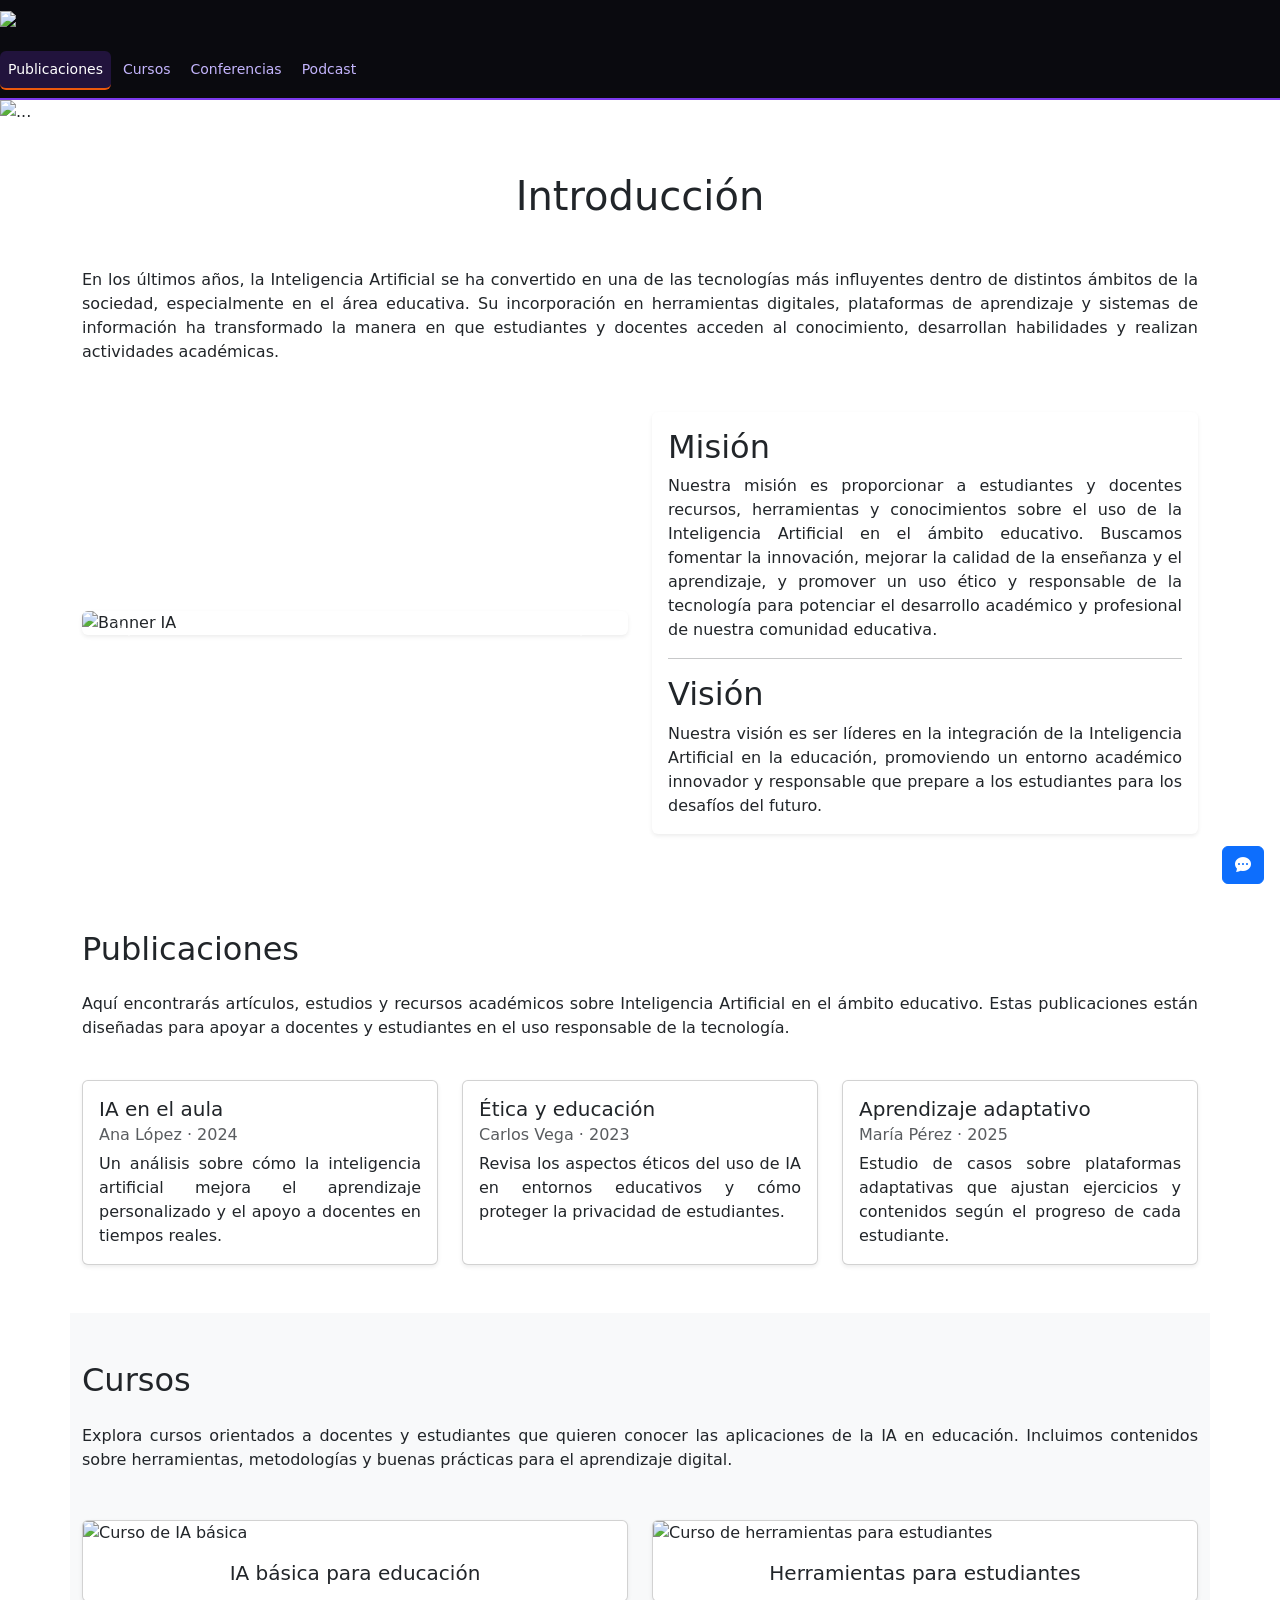
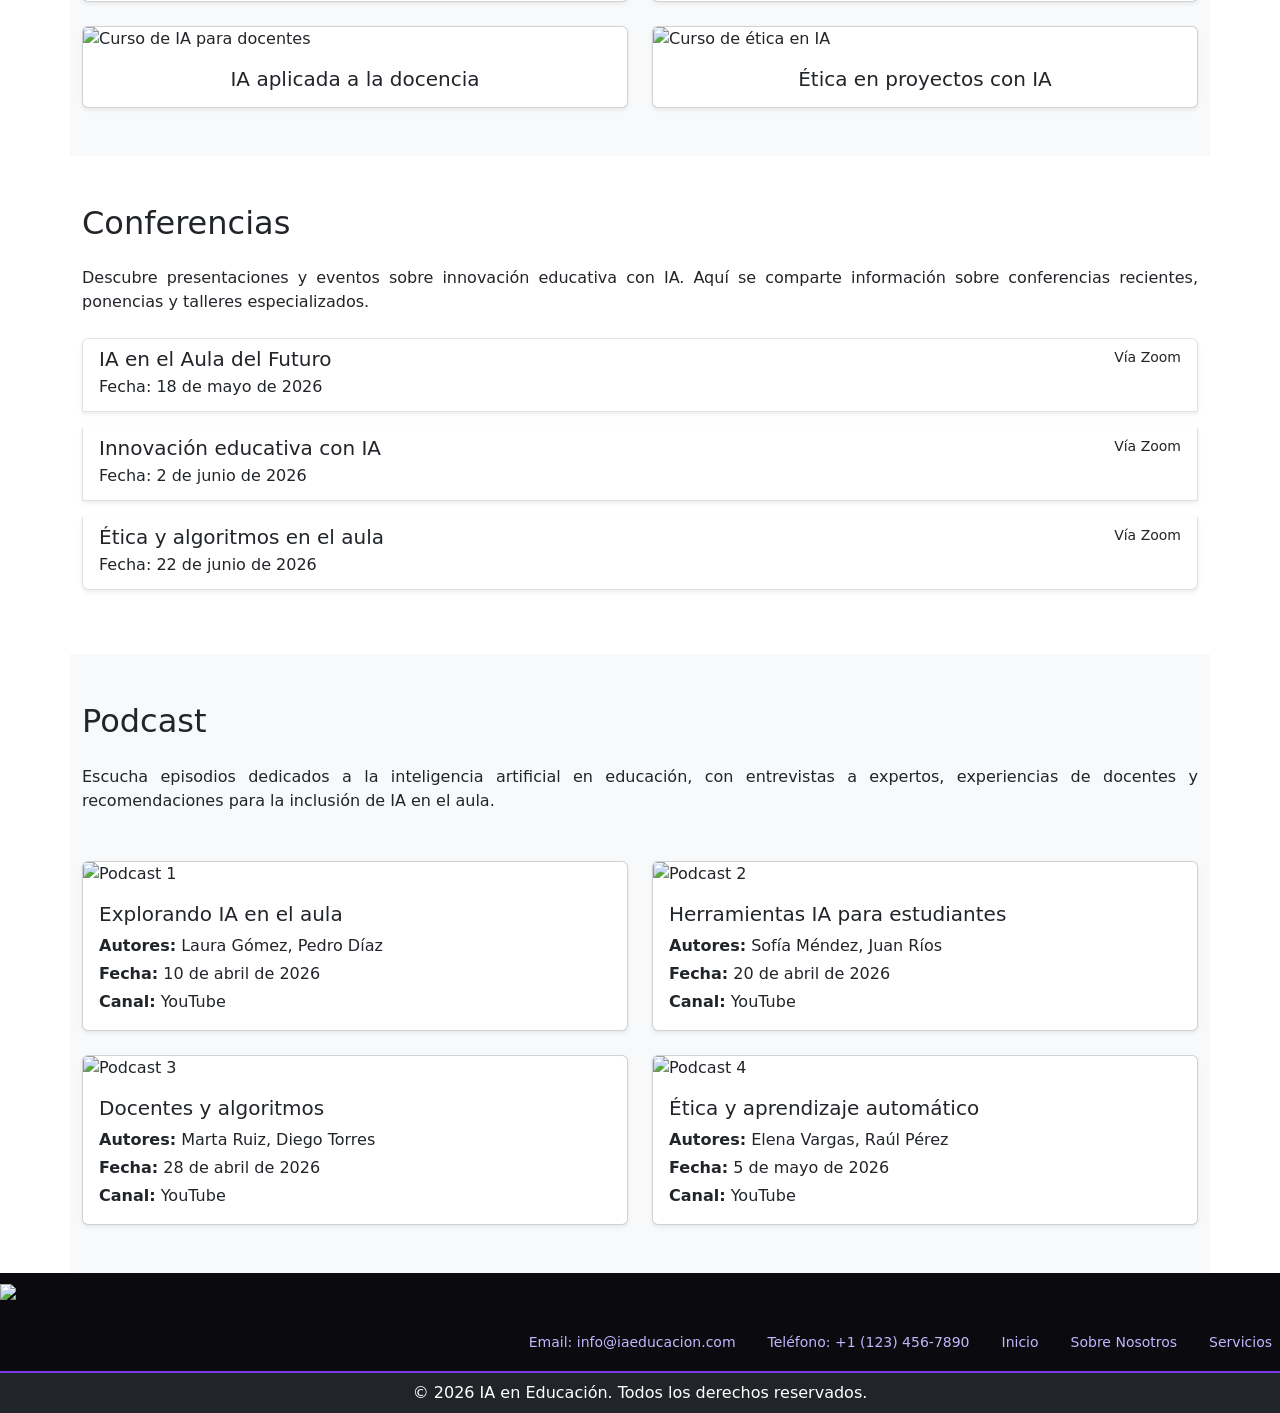
==== index.html @ c997e48e "Rename Index.html to index.html" ====
<!doctype html>
<html lang="en">
  <head>
    <meta charset="utf-8">
    <meta name="viewport" content="width=device-width, initial-scale=1">
    <title>IA en educación e investigación</title>
    <link href="https://cdn.jsdelivr.net/npm/bootstrap@5.3.8/dist/css/bootstrap.min.css" rel="stylesheet" integrity="sha384-sRIl4kxILFvY47J16cr9ZwB07vP4J8+LH7qKQnuqkuIAvNWLzeN8tE5YBujZqJLB" crossorigin="anonymous">
    <link rel="stylesheet" href="https://cdn.jsdelivr.net/npm/bootstrap-icons@1.10.5/font/bootstrap-icons.css">
    <link rel="stylesheet" href="Styles.css">
  </head>

  <body>

    <!-- Navegación -->

    <nav class="navbar navbar-expand-lg navbar-dark ia-navbar sticky-top">
      <div class="container-x1">
        <a class="navbar-brand" href="#">
          <img src="Logos/Logo.png" height="40" class="d-inline-block align-text-top">
        </a>
        <button class="navbar-toggler" type="button" data-bs-toggle="collapse" data-bs-target="#navMenu">
          <span class="navbar-toggler-icon"></span>
        </button>
        <div class="collapse navbar-collapse justify-content-end" id="navMenu">
          <ul class="navbar-nav gap-1">
            <li class="nav-item">
              <a class="nav-link ia-nav-link active" href="#publicaciones">Publicaciones</a>
            </li>
            <li class="nav-item">
              <a class="nav-link ia-nav-link" href="#cursos">Cursos</a>
            </li>
            <li class="nav-item">
              <a class="nav-link ia-nav-link" href="#conferencias">Conferencias</a>
            </li>
            <li class="nav-item">
              <a class="nav-link ia-nav-link" href="#podcast">Podcast</a> 
            </li>
          </ul>
        </div>
      </div>
   </nav>
      
    <!-- Carrusel -->

    <div id="carouselExampleSlidesOnly" class="carousel slide" data-bs-ride="carousel">
        <div class="carousel-inner" data-bs-interval="1000">
            <div class="carousel-item active">
              <img src="Logos/Banner.png" class="d-block w-100" alt="...">
            </div>
           <div class="carousel-item">
             <img src="Logos/IA_Alumno.png" class="d-block w-100" alt="...">
           </div>
           <div class="carousel-item">
             <img src="Logos/IA_Docente.png" class="d-block w-100" alt="...">
           </div>
           <div class="carousel-item">
             <img src="Logos/Banner.png" class="d-block w-100" alt="...">
           </div>

       </div>
   </div> 

   <!-- Introducción -->
    <section class="container py-5">
      <div class="text-center mb-5">
        <h1>Introducción</h1>
      </div>
      <p class="mb-5" style="text-align: justify;">
        En los últimos años, la Inteligencia Artificial se ha convertido en una de las tecnologías más influyentes
        dentro de distintos ámbitos de la sociedad, especialmente en el área educativa. Su incorporación en herramientas digitales,
        plataformas de aprendizaje y sistemas de información ha transformado la manera en que estudiantes y docentes acceden al conocimiento,
        desarrollan habilidades y realizan actividades académicas.
      </p>

      <!--carrosel-->

      <div class="row align-items-center gy-4">
        <div class="col-lg-6">
          <div id="secondaryCarousel" class="carousel slide" data-bs-ride="carousel">
            <div class="carousel-indicators">
              <button type="button" data-bs-target="#secondaryCarousel" data-bs-slide-to="0" class="active" aria-current="true" aria-label="Slide 1"></button>
              <button type="button" data-bs-target="#secondaryCarousel" data-bs-slide-to="1" aria-label="Slide 2"></button>
              <button type="button" data-bs-target="#secondaryCarousel" data-bs-slide-to="2" aria-label="Slide 3"></button>
            </div>
            <div class="carousel-inner rounded shadow-sm">
              <div class="carousel-item active">
                <img src="Logos/Banner.png" class="d-block w-100" alt="Banner IA">
              </div>
              <div class="carousel-item">
                <img src="Logos/IA_Alumno.png" class="d-block w-100" alt="IA para alumnos">
              </div>
              <div class="carousel-item">
                <img src="Logos/IA_Docente.png" class="d-block w-100" alt="IA para docentes">
              </div>
            </div>
            <button class="carousel-control-prev" type="button" data-bs-target="#secondaryCarousel" data-bs-slide="prev">
              <span class="carousel-control-prev-icon" aria-hidden="true"></span>
              <span class="visually-hidden">Anterior</span>
            </button>
            <button class="carousel-control-next" type="button" data-bs-target="#secondaryCarousel" data-bs-slide="next">
              <span class="carousel-control-next-icon" aria-hidden="true"></span>
              <span class="visually-hidden">Siguiente</span>
            </button>
          </div>
        </div>
 
       <!--Mision/Visión-->

        <div class="col-lg-6">
          <div class="card border-0 shadow-sm">
            <div class="card-body">
              <h2 class="card-title">Misión</h2>
              <p class="card-text" style="text-align: justify;">
                Nuestra misión es proporcionar a estudiantes y docentes recursos, herramientas y conocimientos sobre el uso de la Inteligencia Artificial
                en el ámbito educativo. Buscamos fomentar la innovación, mejorar la calidad de la enseñanza y el aprendizaje, y promover un uso ético y responsable
                de la tecnología para potenciar el desarrollo académico y profesional de nuestra comunidad educativa.
              </p>
              <hr>
              <h2 class="card-title">Visión</h2>
              <p class="card-text" style="text-align: justify;">
                Nuestra visión es ser líderes en la integración de la Inteligencia Artificial en la educación, promoviendo un entorno académico innovador y responsable
                que prepare a los estudiantes para los desafíos del futuro.
              </p>
            </div>
          </div>
        </div>
      </div>
    </section>

    <!-- Secciones del menú -->

    <!--Publicaciones-->
    <section id="publicaciones" class="container py-5">
      <h2 class="mb-4">Publicaciones</h2>
      <p style="text-align: justify;">Aquí encontrarás artículos, estudios y recursos académicos sobre Inteligencia Artificial en el ámbito educativo. Estas publicaciones están diseñadas para apoyar a docentes y estudiantes en el uso responsable de la tecnología.</p>
      <div class="row row-cols-1 row-cols-md-2 row-cols-xl-3 g-4 mt-3">
        <div class="col">
          <div class="card h-100 shadow-sm">
            <div class="card-body">
              <h5 class="card-title">IA en el aula</h5>
              <h6 class="card-subtitle mb-2 text-muted">Ana López · 2024</h6>
              <p class="card-text" style="text-align: justify;">Un análisis sobre cómo la inteligencia artificial mejora el aprendizaje personalizado y el apoyo a docentes en tiempos reales.</p>
            </div>
          </div>
        </div>
        <div class="col">
          <div class="card h-100 shadow-sm">
            <div class="card-body">
              <h5 class="card-title">Ética y educación</h5>
              <h6 class="card-subtitle mb-2 text-muted">Carlos Vega · 2023</h6>
              <p class="card-text" style="text-align: justify;">Revisa los aspectos éticos del uso de IA en entornos educativos y cómo proteger la privacidad de estudiantes.</p>
            </div>
          </div>
        </div>
        <div class="col">
          <div class="card h-100 shadow-sm">
            <div class="card-body">
              <h5 class="card-title">Aprendizaje adaptativo</h5>
              <h6 class="card-subtitle mb-2 text-muted">María Pérez · 2025</h6>
              <p class="card-text" style="text-align: justify;">Estudio de casos sobre plataformas adaptativas que ajustan ejercicios y contenidos según el progreso de cada estudiante.</p>
            </div>
          </div>
        </div>
      </div>
    </section>

    <!--Cursos-->

    <section id="cursos" class="container py-5 bg-light">
      <h2 class="mb-4">Cursos</h2>
      <p style="text-align: justify;">Explora cursos orientados a docentes y estudiantes que quieren conocer las aplicaciones de la IA en educación. Incluimos contenidos sobre herramientas, metodologías y buenas prácticas para el aprendizaje digital.</p>
      <div class="row row-cols-1 row-cols-md-2 g-4 mt-4">
        <div class="col">
          <div class="card h-100 shadow-sm">
            <img src="Logos/Banner.png" class="card-img-top" alt="Curso de IA básica">
            <div class="card-body text-center">
              <h5 class="card-title mb-0">IA básica para educación</h5>
            </div>
          </div>
        </div>
        <div class="col">
          <div class="card h-100 shadow-sm">
            <img src="Logos/IA_Alumno.png" class="card-img-top" alt="Curso de herramientas para estudiantes">
            <div class="card-body text-center">
              <h5 class="card-title mb-0">Herramientas para estudiantes</h5>
            </div>
          </div>
        </div>
        <div class="col">
          <div class="card h-100 shadow-sm">
            <img src="Logos/IA_Docente.png" class="card-img-top" alt="Curso de IA para docentes">
            <div class="card-body text-center">
              <h5 class="card-title mb-0">IA aplicada a la docencia</h5>
            </div>
          </div>
        </div>
        <div class="col">
          <div class="card h-100 shadow-sm">
            <img src="Logos/Logo.png" class="card-img-top" alt="Curso de ética en IA">
            <div class="card-body text-center">
              <h5 class="card-title mb-0">Ética en proyectos con IA</h5>
            </div>
          </div>
        </div>
      </div>
    </section>

    <!-- Conferencias -->

    <section id="conferencias" class="container py-5">
      <h2 class="mb-4">Conferencias</h2>
      <p style="text-align: justify;">Descubre presentaciones y eventos sobre innovación educativa con IA. Aquí se comparte información sobre conferencias recientes, ponencias y talleres especializados.</p>
      <div class="list-group mt-4">
        <div class="list-group-item list-group-item-action shadow-sm mb-3">
          <div class="d-flex w-100 justify-content-between">
            <h5 class="mb-1">IA en el Aula del Futuro</h5>
            <small>Vía Zoom</small>
          </div>
          <p class="mb-1">Fecha: 18 de mayo de 2026</p>
        </div>
        <div class="list-group-item list-group-item-action shadow-sm mb-3">
          <div class="d-flex w-100 justify-content-between">
            <h5 class="mb-1">Innovación educativa con IA</h5>
            <small>Vía Zoom</small>
          </div>
          <p class="mb-1">Fecha: 2 de junio de 2026</p>
        </div>
        <div class="list-group-item list-group-item-action shadow-sm mb-3">
          <div class="d-flex w-100 justify-content-between">
            <h5 class="mb-1">Ética y algoritmos en el aula</h5>
            <small>Vía Zoom</small>
          </div>
          <p class="mb-1">Fecha: 22 de junio de 2026</p>
        </div>
      </div>
    </section>

    <!-- Podcast -->

    <section id="podcast" class="container py-5 bg-light">
      <h2 class="mb-4">Podcast</h2>
      <p style="text-align: justify;">Escucha episodios dedicados a la inteligencia artificial en educación, con entrevistas a expertos, experiencias de docentes y recomendaciones para la inclusión de IA en el aula.</p>
      <div class="row row-cols-1 row-cols-md-2 g-4 mt-4">
        <div class="col">
          <div class="card h-100 shadow-sm">
            <img src="Logos/Banner.png" class="card-img-top" alt="Podcast 1">
            <div class="card-body">
              <h5 class="card-title">Explorando IA en el aula</h5>
              <p class="mb-1"><strong>Autores:</strong> Laura Gómez, Pedro Díaz</p>
              <p class="mb-1"><strong>Fecha:</strong> 10 de abril de 2026</p>
              <p class="mb-0"><strong>Canal:</strong> YouTube </p>
            </div>
          </div>
        </div>
        <div class="col">
          <div class="card h-100 shadow-sm">
            <img src="Logos/IA_Alumno.png" class="card-img-top" alt="Podcast 2">
            <div class="card-body">
              <h5 class="card-title">Herramientas IA para estudiantes</h5>
              <p class="mb-1"><strong>Autores:</strong> Sofía Méndez, Juan Ríos</p>
              <p class="mb-1"><strong>Fecha:</strong> 20 de abril de 2026</p>
              <p class="mb-0"><strong>Canal:</strong> YouTube </p>
            </div>
          </div>
        </div>
        <div class="col">
          <div class="card h-100 shadow-sm">
            <img src="Logos/IA_Docente.png" class="card-img-top" alt="Podcast 3">
            <div class="card-body">
              <h5 class="card-title">Docentes y algoritmos</h5>
              <p class="mb-1"><strong>Autores:</strong> Marta Ruiz, Diego Torres</p>
              <p class="mb-1"><strong>Fecha:</strong> 28 de abril de 2026</p>
              <p class="mb-0"><strong>Canal:</strong> YouTube </p>
            </div>
          </div>
        </div>
        <div class="col">
          <div class="card h-100 shadow-sm">
            <img src="Logos/Logo.png" class="card-img-top" alt="Podcast 4">
            <div class="card-body">
              <h5 class="card-title">Ética y aprendizaje automático</h5>
              <p class="mb-1"><strong>Autores:</strong> Elena Vargas, Raúl Pérez</p>
              <p class="mb-1"><strong>Fecha:</strong> 5 de mayo de 2026</p>
              <p class="mb-0"><strong>Canal:</strong> YouTube </p>
            </div>
          </div>
        </div>
      </div>
    </section>

    <!--Footer-->
    <footer class="navbar navbar-expand-lg navbar-dark ia-navbar">
      <div class="container-x1 w-100">
        <a class="navbar-brand" href="#">
          <img src="Logos/Logo.png" height="40" class="d-inline-block align-text-top">
        </a>
        <button class="navbar-toggler" type="button" data-bs-toggle="collapse" data-bs-target="#footerMenu">
          <span class="navbar-toggler-icon"></span>
        </button>
        <div class="collapse navbar-collapse justify-content-end" id="footerMenu">
          <ul class="navbar-nav gap-3">
            <li class="nav-item">
              <span class="nav-link ia-nav-link">Email: info@iaeducacion.com</span>
            </li>
            <li class="nav-item">
              <span class="nav-link ia-nav-link">Teléfono: +1 (123) 456-7890</span>
            </li>
            <li class="nav-item">
              <a class="nav-link ia-nav-link" href="#">Inicio</a>
            </li>
            <li class="nav-item">
              <a class="nav-link ia-nav-link" href="#">Sobre Nosotros</a>
            </li>
            <li class="nav-item">
              <a class="nav-link ia-nav-link" href="#">Servicios</a>
            </li>
          </ul>
        </div>
      </div>
    </footer>
    <div class="bg-dark text-white text-center py-2">
      <p class="mb-0">&copy; 2026 IA en Educación. Todos los derechos reservados.</p>
    </div>

    <!-- Contacto -->

    <div class="modal fade" id="contactModal" tabindex="-1" aria-labelledby="contactModalLabel" aria-hidden="true">
      <div class="modal-dialog">
        <div class="modal-content">
          <div class="modal-header">
            <h5 class="modal-title" id="contactModalLabel">Contacto</h5>
            <button type="button" class="btn-close" data-bs-dismiss="modal" aria-label="Close"></button>
          </div>
          <div class="modal-body">
            <form action="https://formspree.io/f/xzdkbznb" method="POST">
              <div class="mb-3">
                <label for="name" class="form-label">Nombre Completo:</label>
                <input type="text" class="form-control" id="name" name="name" required>
              </div>
              <div class="mb-3">
                <label for="email" class="form-label">Email:</label>
                <input type="email" class="form-control" id="email" name="email" required>
              </div>
              <div class="mb-3">
                <label for="message" class="form-label">Mensaje:</label>
                <textarea class="form-control" id="message" name="message" rows="3" required></textarea>
              </div>
              <button type="submit" class="btn btn-primary">Enviar</button>
            </form>
          </div>
        </div>
      </div>
    </div>
     
    <!-- Botón flotante para contacto -->
    <button type="button" class="btn btn-primary position-fixed bottom-0 end-0 m-3" data-bs-toggle="modal" data-bs-target="#contactModal" style="z-index: 1050;">
      <i class="bi bi-chat-dots-fill"></i>
    </button>

    <script src="https://cdn.jsdelivr.net/npm/bootstrap@5.3.8/dist/js/bootstrap.bundle.min.js" integrity="sha384-FKyoEForCGlyvwx9Hj09JcYn3nv7wiPVlz7YYwJrWVcXK/BmnVDxM+D2scQbITxI" crossorigin="anonymous"></script>
  </body>
</html>
---- Styles.css ----
:root{
    --dark-blank:        #0a0a0f;
    --dark-purple:       #2d1b69;
    --dark-blue:         #0f2d6b;
    --dark-green:        #0d3b2e;
    --accent-purple:     #7c3aed;
    --accent-blue:       #2563eb;
    --accent-green:      #059669;
    --warm-white:        #fafaf7;
    --warm-orange:       #ea580c;
    --warm-black:        #1a1a1a;
    --warm-orange-light: #fed7aa;
}

/* -- Navegación -- */
.ia-navbar {
    background-color: var(--dark-blank);
    border-bottom: 2px solid var(--accent-purple);
    min-height: 64px;
}
.ia-nav-link {
    color: #c4b5fd !important;
    border-radius: 6px;
    font-size: 14px;
    border-bottom: 2px solid transparent;
    transition: background 0.2s, color 0.2s;
}
.ia-nav-link:hover {
    background-color: rgba(124, 58, 237, 0.2);
    color: white !important;
}
.ia-nav-link.active {
    background-color: rgba(124, 58, 237, 0.2);
    color: white !important;
    border-bottom: 2px solid var(--warm-orange);
}
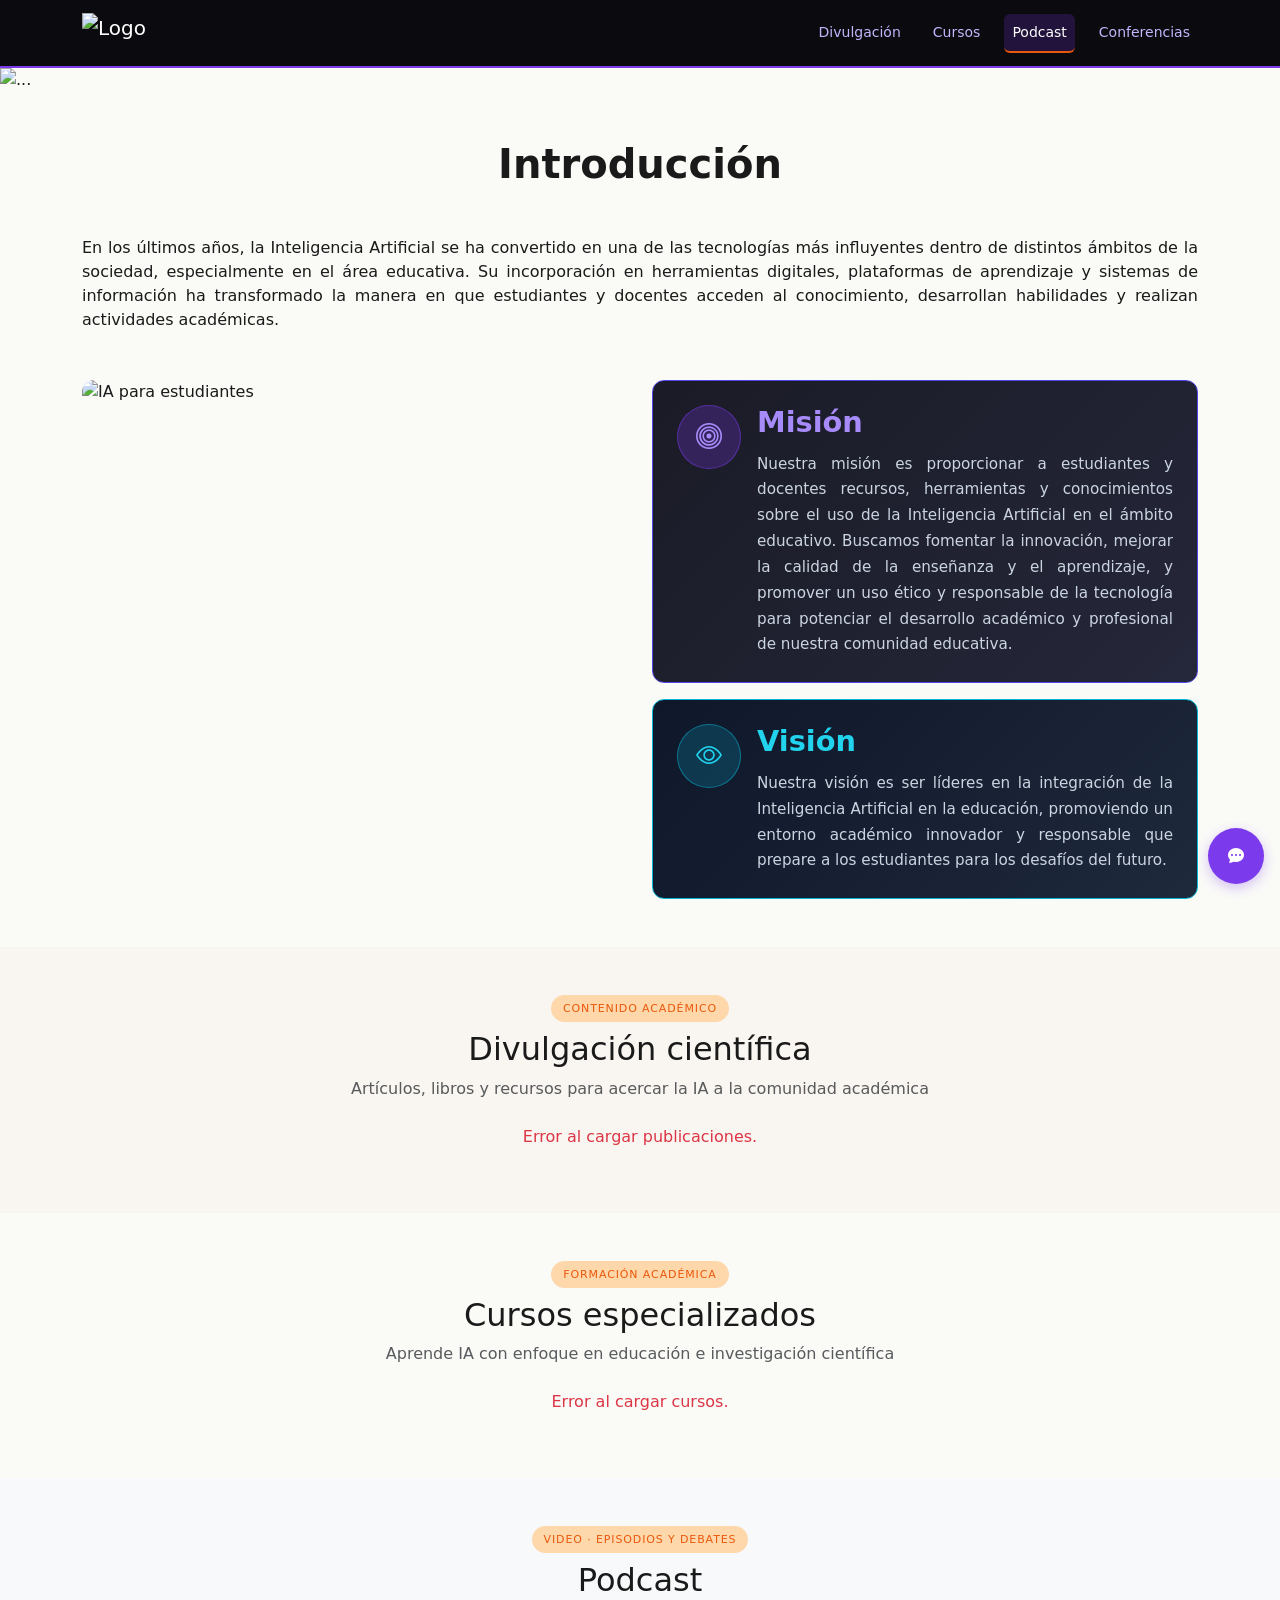
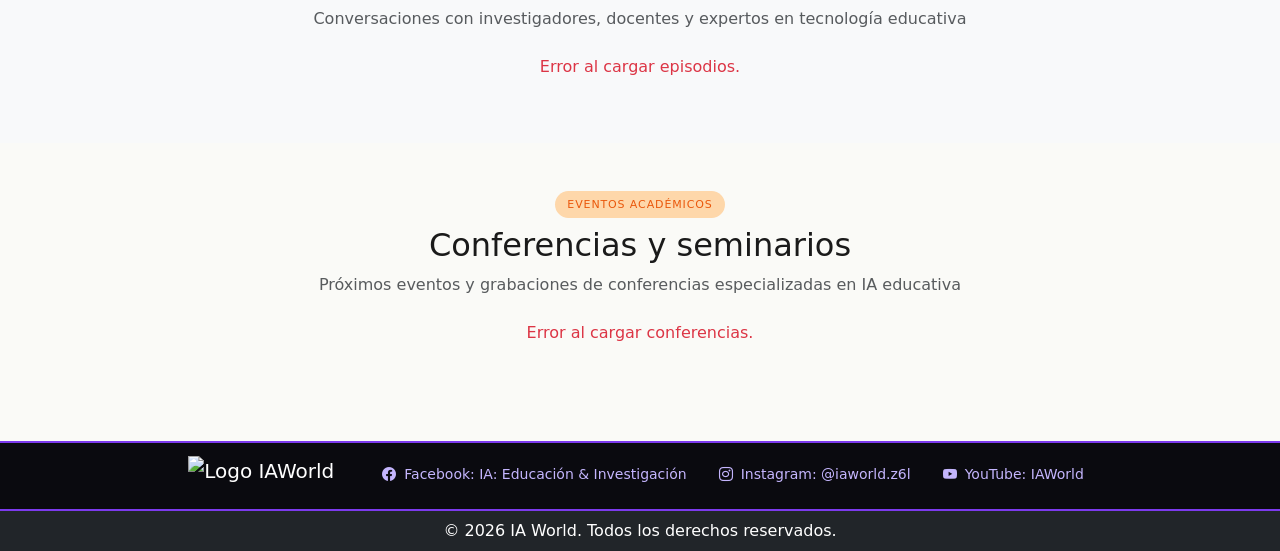
==== commit e5374a85: "Rename Index.html to index.html" ====
--- a/index.html
+++ b/index.html
@@ -3,10 +3,10 @@
   <head>
     <meta charset="utf-8">
     <meta name="viewport" content="width=device-width, initial-scale=1">
-    <title>IA en educación e investigación</title>
+    <title>Nigthfall1606</title>
     <link href="https://cdn.jsdelivr.net/npm/bootstrap@5.3.8/dist/css/bootstrap.min.css" rel="stylesheet" integrity="sha384-sRIl4kxILFvY47J16cr9ZwB07vP4J8+LH7qKQnuqkuIAvNWLzeN8tE5YBujZqJLB" crossorigin="anonymous">
     <link rel="stylesheet" href="https://cdn.jsdelivr.net/npm/bootstrap-icons@1.10.5/font/bootstrap-icons.css">
-    <link rel="stylesheet" href="Styles.css">
+    <link rel="stylesheet" href="Styles.css?v=2.4">
   </head>
 
   <body>
@@ -14,51 +14,51 @@
     <!-- Navegación -->
 
     <nav class="navbar navbar-expand-lg navbar-dark ia-navbar sticky-top">
-      <div class="container-x1">
-        <a class="navbar-brand" href="#">
-          <img src="Logos/Logo.png" height="40" class="d-inline-block align-text-top">
+      <div class="container-xl d-flex justify-content-between align-items-center">
+
+        <!--Logo-->
+
+        <a class="navbar-brand d-flex align-items-center" href="#">
+          <img src="Recursos/Logo.png" alt="Logo" height="40">
         </a>
+
+        <!--Menú-->
+
+        <div class="collapse navbar-collapse justify-content-end" id="navMenu">
+          <ul class="navbar-nav ms-auto gap-3 align-items-center">
+
+
+            <li class="nav-item">
+              <a class="nav-link ia-nav-link active" href="#divulgacion">Divulgación</a>
+            </li>
+
+            <li class="nav-item">
+              <a class="nav-link ia-nav-link" href="#cursos">Cursos</a>
+            </li>
+
+            <li class="nav-item">
+              <a class="nav-link ia-nav-link" href="#podcast">Podcast</a>
+            </li>
+
+            <li class="nav-item">
+              <a class="nav-link ia-nav-link" href="#conferencias">Conferencias</a>
+            </li>
+
+          </ul>
+        </div>
+
+        <!--Botones-->
+
         <button class="navbar-toggler" type="button" data-bs-toggle="collapse" data-bs-target="#navMenu">
           <span class="navbar-toggler-icon"></span>
         </button>
-        <div class="collapse navbar-collapse justify-content-end" id="navMenu">
-          <ul class="navbar-nav gap-1">
-            <li class="nav-item">
-              <a class="nav-link ia-nav-link active" href="#publicaciones">Publicaciones</a>
-            </li>
-            <li class="nav-item">
-              <a class="nav-link ia-nav-link" href="#cursos">Cursos</a>
-            </li>
-            <li class="nav-item">
-              <a class="nav-link ia-nav-link" href="#conferencias">Conferencias</a>
-            </li>
-            <li class="nav-item">
-              <a class="nav-link ia-nav-link" href="#podcast">Podcast</a> 
-            </li>
-          </ul>
-        </div>
+
       </div>
    </nav>
       
-    <!-- Carrusel -->
-
-    <div id="carouselExampleSlidesOnly" class="carousel slide" data-bs-ride="carousel">
-        <div class="carousel-inner" data-bs-interval="1000">
-            <div class="carousel-item active">
-              <img src="Logos/Banner.png" class="d-block w-100" alt="...">
-            </div>
-           <div class="carousel-item">
-             <img src="Logos/IA_Alumno.png" class="d-block w-100" alt="...">
-           </div>
-           <div class="carousel-item">
-             <img src="Logos/IA_Docente.png" class="d-block w-100" alt="...">
-           </div>
-           <div class="carousel-item">
-             <img src="Logos/Banner.png" class="d-block w-100" alt="...">
-           </div>
-
-       </div>
-   </div> 
+    <!-- Banner -->
+
+      <img src="Recursos/Banner.png" class="d-block w-100" alt="...">
 
    <!-- Introducción -->
     <section class="container py-5">
@@ -74,252 +74,411 @@
 
       <!--carrosel-->
 
-      <div class="row align-items-center gy-4">
+      <div class="row gy-4 d-flex align-items-stretch">
         <div class="col-lg-6">
-          <div id="secondaryCarousel" class="carousel slide" data-bs-ride="carousel">
-            <div class="carousel-indicators">
-              <button type="button" data-bs-target="#secondaryCarousel" data-bs-slide-to="0" class="active" aria-current="true" aria-label="Slide 1"></button>
-              <button type="button" data-bs-target="#secondaryCarousel" data-bs-slide-to="1" aria-label="Slide 2"></button>
-              <button type="button" data-bs-target="#secondaryCarousel" data-bs-slide-to="2" aria-label="Slide 3"></button>
-            </div>
-            <div class="carousel-inner rounded shadow-sm">
+          <div id="secondaryCarousel" class="carousel slide" data-bs-ride="carousel" style="height: 500px;">
+            <div class="carousel-inner rounded shadow-sm h-100">
               <div class="carousel-item active">
-                <img src="Logos/Banner.png" class="d-block w-100" alt="Banner IA">
+                <img src="Recursos/Estudiante_IA.png" class="d-block w-100 h-100 object-fit-cover" alt="IA para estudiantes">
               </div>
               <div class="carousel-item">
-                <img src="Logos/IA_Alumno.png" class="d-block w-100" alt="IA para alumnos">
+                <img src="Recursos/Docente_IA.png" class="d-block w-100 h-100 object-fit-cover" alt="IA para docentes">
               </div>
               <div class="carousel-item">
-                <img src="Logos/IA_Docente.png" class="d-block w-100" alt="IA para docentes">
-              </div>
-            </div>
-            <button class="carousel-control-prev" type="button" data-bs-target="#secondaryCarousel" data-bs-slide="prev">
-              <span class="carousel-control-prev-icon" aria-hidden="true"></span>
-              <span class="visually-hidden">Anterior</span>
-            </button>
-            <button class="carousel-control-next" type="button" data-bs-target="#secondaryCarousel" data-bs-slide="next">
-              <span class="carousel-control-next-icon" aria-hidden="true"></span>
-              <span class="visually-hidden">Siguiente</span>
-            </button>
+                <img src="Recursos/Aula_IA.png" class="d-block w-100 h-100 object-fit-cover" alt="IA para aulas">
+              </div>
+            </div>
           </div>
         </div>
  
        <!--Mision/Visión-->
 
-        <div class="col-lg-6">
-          <div class="card border-0 shadow-sm">
-            <div class="card-body">
-              <h2 class="card-title">Misión</h2>
-              <p class="card-text" style="text-align: justify;">
+        <div class="col-lg-6 d-flex flex-column gap-3">
+
+          <!-- Misión -->
+          <div class="mision-section d-flex gap-3 align-items-start">
+            <div class="mv-icon-wrap mv-icon-purple flex-shrink-0">
+              <i class="bi bi-bullseye"></i>
+            </div>
+            <div>
+              <h2 class="mv-title mv-title-purple">Misión</h2>
+              <p class="mv-text" style="text-align: justify;">
                 Nuestra misión es proporcionar a estudiantes y docentes recursos, herramientas y conocimientos sobre el uso de la Inteligencia Artificial
                 en el ámbito educativo. Buscamos fomentar la innovación, mejorar la calidad de la enseñanza y el aprendizaje, y promover un uso ético y responsable
                 de la tecnología para potenciar el desarrollo académico y profesional de nuestra comunidad educativa.
               </p>
-              <hr>
-              <h2 class="card-title">Visión</h2>
-              <p class="card-text" style="text-align: justify;">
+            </div>
+          </div>
+
+          <!-- Visión -->
+          <div class="vision-section d-flex gap-3 align-items-start">
+            <div class="mv-icon-wrap mv-icon-cyan flex-shrink-0">
+              <i class="bi bi-eye"></i>
+            </div>
+            <div>
+              <h2 class="mv-title mv-title-cyan">Visión</h2>
+              <p class="mv-text" style="text-align: justify;">
                 Nuestra visión es ser líderes en la integración de la Inteligencia Artificial en la educación, promoviendo un entorno académico innovador y responsable
                 que prepare a los estudiantes para los desafíos del futuro.
               </p>
             </div>
           </div>
+
         </div>
       </div>
     </section>
 
+
     <!-- Secciones del menú -->
 
     <!--Publicaciones-->
-    <section id="publicaciones" class="container py-5">
-      <h2 class="mb-4">Publicaciones</h2>
-      <p style="text-align: justify;">Aquí encontrarás artículos, estudios y recursos académicos sobre Inteligencia Artificial en el ámbito educativo. Estas publicaciones están diseñadas para apoyar a docentes y estudiantes en el uso responsable de la tecnología.</p>
-      <div class="row row-cols-1 row-cols-md-2 row-cols-xl-3 g-4 mt-3">
-        <div class="col">
-          <div class="card h-100 shadow-sm">
-            <div class="card-body">
-              <h5 class="card-title">IA en el aula</h5>
-              <h6 class="card-subtitle mb-2 text-muted">Ana López · 2024</h6>
-              <p class="card-text" style="text-align: justify;">Un análisis sobre cómo la inteligencia artificial mejora el aprendizaje personalizado y el apoyo a docentes en tiempos reales.</p>
-            </div>
-          </div>
-        </div>
-        <div class="col">
-          <div class="card h-100 shadow-sm">
-            <div class="card-body">
-              <h5 class="card-title">Ética y educación</h5>
-              <h6 class="card-subtitle mb-2 text-muted">Carlos Vega · 2023</h6>
-              <p class="card-text" style="text-align: justify;">Revisa los aspectos éticos del uso de IA en entornos educativos y cómo proteger la privacidad de estudiantes.</p>
-            </div>
-          </div>
-        </div>
-        <div class="col">
-          <div class="card h-100 shadow-sm">
-            <div class="card-body">
-              <h5 class="card-title">Aprendizaje adaptativo</h5>
-              <h6 class="card-subtitle mb-2 text-muted">María Pérez · 2025</h6>
-              <p class="card-text" style="text-align: justify;">Estudio de casos sobre plataformas adaptativas que ajustan ejercicios y contenidos según el progreso de cada estudiante.</p>
-            </div>
-          </div>
+    <section id="divulgacion" class="py-5 bg-cream">
+      <div class="container-xl">
+        <div class="text-center mb-4">
+          <span class="badge ia-tag-warm mb-2">Contenido académico</span>
+          <h2 class="fw-medium text-dark-warm">Divulgación científica</h2>
+          <p class="text-muted">Artículos, libros y recursos para acercar la IA a la comunidad académica</p>
+        </div>
+        <div class="list-group">
+          <a href="https://zenodo.org/records/18007609" target="_blank" rel="noopener noreferrer" class="list-group-item list-group-item-action shadow-sm mb-2">
+            <div class="d-flex gap-3">
+              <div class="divul-icon icon-purple flex-shrink-0">📖</div>
+              <div class="w-100">
+                <small class="text-muted d-block mb-1">Libro </small>
+                <h6 class="fw-medium mb-1">Uso, regulación y retos de la Inteligencia Artificial en la Educación Superior</h6>
+                <p class="text-muted small mb-2">Editores: Carlos Arturo Torres Gastelú, Patricia Lagunes Domínguez, Agustín Lagunes Domínguez. </p>
+                <span class="ia-link-tag">→ Leer libro</span>
+              </div>
+            </div>
+          </a>
+ 
+          <a href="https://unesdoc.unesco.org/ark:/48223/pf0000393812" target="_blank" rel="noopener noreferrer" class="list-group-item list-group-item-action shadow-sm mb-2">
+            <div class="d-flex gap-3">
+              <div class="divul-icon icon-blue flex-shrink-0">📖</div>
+              <div class="w-100">
+                <small class="text-muted d-block mb-1">Libro </small>
+                <h6 class="fw-medium mb-1">Marco de competencias para estudiantes en materia de IA</h6>
+                <p class="text-muted small mb-2">UNESCO</p>
+                <span class="ia-link-tag">→ Leer libro</span>
+              </div>
+            </div>
+          </a>
+ 
+          <a href="https://unifranz.edu.bo/wp-content/uploads/2025/05/INFOGRAFIA-BLOG-HERRAMIENTAS-IA-PARA-INVESTIGACION.png" target="_blank" rel="noopener noreferrer" class="list-group-item list-group-item-action shadow-sm mb-2">
+            <div class="d-flex gap-3">
+              <div class="divul-icon icon-green flex-shrink-0">📊</div>
+              <div class="w-100">
+                <small class="text-muted d-block mb-1">Infografía </small>
+                <h6 class="fw-medium mb-1">16 Herramientas de IA para Investigación Académica</h6>
+                <p class="text-muted small mb-2">Por: Manuel Joao Filameno Nuñez.</p>
+                <span class="ia-link-tag">→ Ver infografía</span>
+              </div>
+            </div>
+          </a>
+ 
+          <a href="https://www.researchgate.net/publication/386342331" target="_blank" rel="noopener noreferrer" class="list-group-item list-group-item-action shadow-sm mb-2">
+            <div class="d-flex gap-3">
+              <div class="divul-icon icon-green flex-shrink-0">📑</div>
+              <div class="w-100">
+                <small class="text-muted d-block mb-1">Reporte </small>
+                <h6 class="fw-medium mb-1">Reporte sobre el uso de Inteligencia Artificial en el trabajo de investigación</h6>
+                <p class="text-muted small mb-2">Elaborado por: Agustín Lagunes Domínguez.</p>
+                <span class="ia-link-tag">→ Leer reporte</span>
+              </div>
+            </div>
+          </a>
         </div>
       </div>
     </section>
 
     <!--Cursos-->
 
-    <section id="cursos" class="container py-5 bg-light">
-      <h2 class="mb-4">Cursos</h2>
-      <p style="text-align: justify;">Explora cursos orientados a docentes y estudiantes que quieren conocer las aplicaciones de la IA en educación. Incluimos contenidos sobre herramientas, metodologías y buenas prácticas para el aprendizaje digital.</p>
-      <div class="row row-cols-1 row-cols-md-2 g-4 mt-4">
-        <div class="col">
-          <div class="card h-100 shadow-sm">
-            <img src="Logos/Banner.png" class="card-img-top" alt="Curso de IA básica">
-            <div class="card-body text-center">
-              <h5 class="card-title mb-0">IA básica para educación</h5>
-            </div>
-          </div>
-        </div>
-        <div class="col">
-          <div class="card h-100 shadow-sm">
-            <img src="Logos/IA_Alumno.png" class="card-img-top" alt="Curso de herramientas para estudiantes">
-            <div class="card-body text-center">
-              <h5 class="card-title mb-0">Herramientas para estudiantes</h5>
-            </div>
-          </div>
-        </div>
-        <div class="col">
-          <div class="card h-100 shadow-sm">
-            <img src="Logos/IA_Docente.png" class="card-img-top" alt="Curso de IA para docentes">
-            <div class="card-body text-center">
-              <h5 class="card-title mb-0">IA aplicada a la docencia</h5>
-            </div>
-          </div>
-        </div>
-        <div class="col">
-          <div class="card h-100 shadow-sm">
-            <img src="Logos/Logo.png" class="card-img-top" alt="Curso de ética en IA">
-            <div class="card-body text-center">
-              <h5 class="card-title mb-0">Ética en proyectos con IA</h5>
-            </div>
-          </div>
-        </div>
-      </div>
+    <section id="cursos" class="py-5 bg-warm-white">
+      <div class="container-xl">
+        <div class="text-center mb-4">
+          <span class="badge ia-tag-warm mb-2">Formación académica</span>
+          <h2 class="fw-medium text-dark-warm">Cursos especializados</h2>
+          <p class="text-muted">Aprende IA con enfoque en educación e investigación científica</p>
+        </div>
+      <div class="row g-4">
+ 
+        <!-- Curso 1 -->
+        <div class="col-12 col-sm-6 col-xl-3">
+          <div class="card ia-card h-100 border-0 cursor-pointer" data-curso-id="introduccion-ia-docentes" style="cursor: pointer;">
+            <div class="curso-banner banner-purple">
+              <span class="curso-price">Gratuito</span>
+              <div class="curso-dot dot-green"></div>
+              <span class="curso-chip">Fundamentos</span>
+            </div>
+            <div class="card-body">
+              <h6 class="card-title fw-medium">Introducción a la IA para docentes</h6>
+              <p class="card-text text-muted small">Principios fundamentales de la IA y cómo integrarla en el aula de forma práctica y ética.</p>
+              <div class="d-flex justify-content-between align-items-center mt-3">
+                <span class="badge ia-level-badge">Básico</span>
+                <small class="text-muted">24 hrs</small>
+              </div>
+              <button type="button" class="btn btn-primary w-100 mt-4 btn-inscribirse" data-course="Introducción a la IA para docentes" data-price="0">Inscribirse</button>
+            </div>
+          </div>
+        </div>
+ 
+        <!-- Curso 2 -->
+        <div class="col-12 col-sm-6 col-xl-3">
+          <div class="card ia-card h-100 border-0 cursor-pointer" data-curso-id="machine-learning-ciencias" style="cursor: pointer;">
+            <div class="curso-banner banner-blue">
+              <span class="curso-price">$1500</span>
+              <div class="curso-dot dot-orange"></div>
+              <span class="curso-chip">Investigación</span>
+            </div>
+            <div class="card-body">
+              <h6 class="card-title fw-medium">Machine Learning en ciencias</h6>
+              <p class="card-text text-muted small">Modelos predictivos y análisis de datos para proyectos de investigación académica y científica.</p>
+              <div class="d-flex justify-content-between align-items-center mt-3">
+                <span class="badge ia-level-badge">Intermedio</span>
+                <small class="text-muted">48 hrs</small>
+              </div>
+              <button type="button" class="btn btn-primary w-100 mt-4 btn-inscribirse" data-course="Machine Learning en ciencias" data-price="1500">Inscribirse</button>
+            </div>
+          </div>
+        </div>
+ 
+        <!-- Curso 3 -->
+        <div class="col-12 col-sm-6 col-xl-3">
+          <div class="card ia-card h-100 border-0 cursor-pointer" data-curso-id="procesamiento-lenguaje-natural" style="cursor: pointer;">
+            <div class="curso-banner banner-green">
+              <span class="curso-price">$2000</span>
+              <div class="curso-dot dot-blue"></div>
+              <span class="curso-chip">Avanzado</span>
+            </div>
+            <div class="card-body">
+              <h6 class="card-title fw-medium">Procesamiento de lenguaje natural</h6>
+              <p class="card-text text-muted small">Técnicas de NLP para análisis de textos académicos, revisión de literatura y generación de contenido.</p>
+              <div class="d-flex justify-content-between align-items-center mt-3">
+                <span class="badge ia-level-badge">Avanzado</span>
+                <small class="text-muted">60 hrs</small>
+              </div>
+              <button type="button" class="btn btn-primary w-100 mt-4 btn-inscribirse" data-course="Procesamiento de lenguaje natural" data-price="2000">Inscribirse</button>
+            </div>
+          </div>
+        </div>
+ 
+        <!-- Curso 4 -->
+        <div class="col-12 col-sm-6 col-xl-3">
+          <div class="card ia-card h-100 border-0 cursor-pointer" data-curso-id="etica-ia-educacion" style="cursor: pointer;">
+            <div class="curso-banner banner-mixed">
+              <span class="curso-price">Gratuito</span>
+              <div class="curso-dot dot-green"></div>
+              <span class="curso-chip">Ética IA</span>
+            </div>
+            <div class="card-body">
+              <h6 class="card-title fw-medium">Ética e IA responsable en educación</h6>
+              <p class="card-text text-muted small">Implicaciones éticas del uso de IA en contextos educativos, sesgo algorítmico y regulación.</p>
+              <div class="d-flex justify-content-between align-items-center mt-3">
+                <span class="badge ia-level-badge">Todos</span>
+                <small class="text-muted">18 hrs</small>
+              </div>
+              <button type="button" class="btn btn-primary w-100 mt-4 btn-inscribirse" data-course="Ética e IA responsable en educación" data-price="0">Inscribirse</button>
+            </div>
+          </div>
+        </div>
+ 
+      </div>
+    </div>
     </section>
 
+    <!--Podcast-->
+    <section id="podcast" class="py-5 bg-light">
+      <div class="container-xl">
+        <div class="text-center mb-4">
+          <span class="badge ia-tag-warm mb-2">Video · Episodios y Debates</span>
+          <h2 class="fw-medium text-dark-warm">Podcast</h2>
+          <p class="text-muted">Conversaciones con investigadores, docentes y expertos en tecnología educativa</p>
+        </div>
+        <div class="list-group">
+          <a href="https://youtu.be/ijsrWdObnU0?si=lhzn64n9DIzGZ03E" target="_blank" rel="noopener noreferrer" class="list-group-item shadow-sm mb-2" style="text-decoration: none; color: inherit;">
+            <div class="d-flex gap-3 align-items-start">
+              <div class="flex-shrink-0">
+                <button type="button" class="btn btn-sm btn-primary rounded-circle" style="width: 40px; height: 40px; display: flex; align-items: center; justify-content: center;">
+                  <i class="bi bi-play-fill"></i>
+                </button>
+              </div>
+              <div class="flex-grow-1 min-w-0">
+                <small class="text-muted d-block mb-1">Ep. 1 · 15 marzo 2024</small>
+                <h6 class="fw-medium mb-1">Deep Talks: Inteligencia Artificial. Educación y Futuro</h6>
+                <p class="text-muted small mb-0">38 min · con Planeta Formación y Universidades</p>
+              </div>
+            </div>
+          </a>
+
+          <a href="https://youtu.be/18QBF0LifbY?si=sogsHtZaVv_5JR6u" target="_blank" rel="noopener noreferrer" class="list-group-item shadow-sm mb-2" style="text-decoration: none; color: inherit;">
+            <div class="d-flex gap-3 align-items-start">
+              <div class="flex-shrink-0">
+                <button type="button" class="btn btn-sm btn-primary rounded-circle" style="width: 40px; height: 40px; display: flex; align-items: center; justify-content: center;">
+                  <i class="bi bi-play-fill"></i>
+                </button>
+              </div>
+              <div class="flex-grow-1 min-w-0">
+                <small class="text-muted d-block mb-1">Ep. 5 · 7 oct 2020</small>
+                <h6 class="fw-medium mb-1">Las claves educativas en la era de la inteligencia artificial</h6>
+                <p class="text-muted small mb-0">58 min · con Kai-Fu Lee</p>
+              </div>
+            </div>
+          </a>
+
+          <a href="https://youtu.be/MZhKDt86PX8?si=y2V00V5-LdbYNt0Q" target="_blank" rel="noopener noreferrer" class="list-group-item shadow-sm mb-2" style="text-decoration: none; color: inherit;">
+            <div class="d-flex gap-3 align-items-start">
+              <div class="flex-shrink-0">
+                <button type="button" class="btn btn-sm btn-primary rounded-circle" style="width: 40px; height: 40px; display: flex; align-items: center; justify-content: center;">
+                  <i class="bi bi-play-fill"></i>
+                </button>
+              </div>
+              <div class="flex-grow-1 min-w-0">
+                <small class="text-muted d-block mb-1">Ep. 1 · 27 nov 2023</small>
+                <h6 class="fw-medium mb-1">IA en educación: Del miedo a la oportunidad</h6>
+                <p class="text-muted small mb-0">18 min · con María Agustina Ibañez</p>
+              </div>
+            </div>
+          </a>
+
+          <a href="https://youtu.be/Isi3h8dQ7Kw?si=gBDVBCH9J5ZVXjW1" target="_blank" rel="noopener noreferrer" class="list-group-item shadow-sm mb-2" style="text-decoration: none; color: inherit;">
+            <div class="d-flex gap-3 align-items-start">
+              <div class="flex-shrink-0">
+                <button type="button" class="btn btn-sm btn-primary rounded-circle" style="width: 40px; height: 40px; display: flex; align-items: center; justify-content: center;">
+                  <i class="bi bi-play-fill"></i>
+                </button>
+              </div>
+              <div class="flex-grow-1 min-w-0">
+                <small class="text-muted d-block mb-1">Ep. 1 · 11 sep 2025</small>
+                <h6 class="fw-medium mb-1">Desafíos de la IA en la educación</h6>
+                <p class="text-muted small mb-0">31 min · con Milenio</p>
+              </div>
+            </div>
+          </a>
+        </div>
+      </div>
+    </section>
+
+
     <!-- Conferencias -->
 
-    <section id="conferencias" class="container py-5">
-      <h2 class="mb-4">Conferencias</h2>
-      <p style="text-align: justify;">Descubre presentaciones y eventos sobre innovación educativa con IA. Aquí se comparte información sobre conferencias recientes, ponencias y talleres especializados.</p>
-      <div class="list-group mt-4">
-        <div class="list-group-item list-group-item-action shadow-sm mb-3">
-          <div class="d-flex w-100 justify-content-between">
-            <h5 class="mb-1">IA en el Aula del Futuro</h5>
-            <small>Vía Zoom</small>
-          </div>
-          <p class="mb-1">Fecha: 18 de mayo de 2026</p>
-        </div>
-        <div class="list-group-item list-group-item-action shadow-sm mb-3">
-          <div class="d-flex w-100 justify-content-between">
-            <h5 class="mb-1">Innovación educativa con IA</h5>
-            <small>Vía Zoom</small>
-          </div>
-          <p class="mb-1">Fecha: 2 de junio de 2026</p>
-        </div>
-        <div class="list-group-item list-group-item-action shadow-sm mb-3">
-          <div class="d-flex w-100 justify-content-between">
-            <h5 class="mb-1">Ética y algoritmos en el aula</h5>
-            <small>Vía Zoom</small>
-          </div>
-          <p class="mb-1">Fecha: 22 de junio de 2026</p>
-        </div>
-      </div>
-    </section>
-
-    <!-- Podcast -->
-
-    <section id="podcast" class="container py-5 bg-light">
-      <h2 class="mb-4">Podcast</h2>
-      <p style="text-align: justify;">Escucha episodios dedicados a la inteligencia artificial en educación, con entrevistas a expertos, experiencias de docentes y recomendaciones para la inclusión de IA en el aula.</p>
-      <div class="row row-cols-1 row-cols-md-2 g-4 mt-4">
-        <div class="col">
-          <div class="card h-100 shadow-sm">
-            <img src="Logos/Banner.png" class="card-img-top" alt="Podcast 1">
-            <div class="card-body">
-              <h5 class="card-title">Explorando IA en el aula</h5>
-              <p class="mb-1"><strong>Autores:</strong> Laura Gómez, Pedro Díaz</p>
-              <p class="mb-1"><strong>Fecha:</strong> 10 de abril de 2026</p>
-              <p class="mb-0"><strong>Canal:</strong> YouTube </p>
-            </div>
-          </div>
-        </div>
-        <div class="col">
-          <div class="card h-100 shadow-sm">
-            <img src="Logos/IA_Alumno.png" class="card-img-top" alt="Podcast 2">
-            <div class="card-body">
-              <h5 class="card-title">Herramientas IA para estudiantes</h5>
-              <p class="mb-1"><strong>Autores:</strong> Sofía Méndez, Juan Ríos</p>
-              <p class="mb-1"><strong>Fecha:</strong> 20 de abril de 2026</p>
-              <p class="mb-0"><strong>Canal:</strong> YouTube </p>
-            </div>
-          </div>
-        </div>
-        <div class="col">
-          <div class="card h-100 shadow-sm">
-            <img src="Logos/IA_Docente.png" class="card-img-top" alt="Podcast 3">
-            <div class="card-body">
-              <h5 class="card-title">Docentes y algoritmos</h5>
-              <p class="mb-1"><strong>Autores:</strong> Marta Ruiz, Diego Torres</p>
-              <p class="mb-1"><strong>Fecha:</strong> 28 de abril de 2026</p>
-              <p class="mb-0"><strong>Canal:</strong> YouTube </p>
-            </div>
-          </div>
-        </div>
-        <div class="col">
-          <div class="card h-100 shadow-sm">
-            <img src="Logos/Logo.png" class="card-img-top" alt="Podcast 4">
-            <div class="card-body">
-              <h5 class="card-title">Ética y aprendizaje automático</h5>
-              <p class="mb-1"><strong>Autores:</strong> Elena Vargas, Raúl Pérez</p>
-              <p class="mb-1"><strong>Fecha:</strong> 5 de mayo de 2026</p>
-              <p class="mb-0"><strong>Canal:</strong> YouTube </p>
-            </div>
-          </div>
+    <section id="conferencias" class="py-5 bg-warm-white">
+      <div class="container-xl">
+        <div class="text-center mb-4">
+          <span class="badge ia-tag-warm mb-2">Eventos académicos</span>
+          <h2 class="fw-medium text-dark-warm">Conferencias y seminarios</h2>
+          <p class="text-muted">Próximos eventos y grabaciones de conferencias especializadas en IA educativa</p>
+        </div>
+      </div>
+      <div class="row g-4 justify-content-center">
+ 
+        <div class="col-12 col-md-6 col-lg-4">
+          <div class="card ia-card overflow-hidden h-100 border-0">
+            <div class="conf-head d-flex justify-content-between align-items-start p-3">
+              <div class="conf-date-box text-center">
+                <div class="conf-day">18</div>
+                <div class="conf-month">Junio 2026</div>
+              </div>
+              <span class="conf-mode-badge">En línea</span>
+            </div>
+            <div class="card-body">
+              <h6 class="fw-medium">Personalización del aprendizaje con IA adaptativa</h6>
+              <p class="text-muted small">Dra. Sofía Ramos · CINVESTAV</p>
+              <div class="d-flex flex-wrap gap-1">
+                <span class="badge ia-conf-tag">Aprendizaje</span>
+                <span class="badge ia-conf-tag">Adaptación</span>
+                <span class="badge ia-conf-tag">Básica</span>
+                <price class="badge ia-conf-tag">Gratuita</price>
+              </div>
+            </div>
+            <button class="btn btn-conf-register btn-inscribirse w-100 rounded-0" data-course="Personalización del aprendizaje con IA adaptativa" data-price="0">
+              Inscribirse →
+            </button>
+          </div>
+        </div>
+ 
+        <div class="col-12 col-md-6 col-lg-4">
+          <div class="card ia-card overflow-hidden h-100 border-0">
+            <div class="conf-head d-flex justify-content-between align-items-start p-3">
+              <div class="conf-date-box text-center">
+                <div class="conf-day">10</div>
+                <div class="conf-month">Junio 2026</div>
+              </div>
+              <span class="conf-mode-badge">Presencial</span>
+            </div>
+            <div class="card-body">
+              <h6 class="fw-medium">IA generativa y propiedad intelectual en investigación</h6>
+              <p class="text-muted small">Dr. Pablo Salas · UNAM</p>
+              <div class="d-flex flex-wrap gap-1">
+                <span class="badge ia-conf-tag">Derechos</span>
+                <span class="badge ia-conf-tag">Ética</span>
+                <span class="badge ia-conf-tag">CDMX</span>
+                <price class="badge ia-conf-tag">$500</price>
+              </div>
+            </div>
+            <button class="btn btn-conf-register btn-inscribirse w-100 rounded-0" data-course="IA generativa y propiedad intelectual" data-price="500">
+              Inscribirse →
+            </button>
+          </div>
+        </div>
+ 
+        <div class="col-12 col-md-6 col-lg-4">
+          <div class="card ia-card overflow-hidden h-100 border-0">
+            <div class="conf-head d-flex justify-content-between align-items-start p-3">
+              <div class="conf-date-box text-center">
+                <div class="conf-day">09</div>
+                <div class="conf-month">Mayo 2026</div>
+              </div>
+              <span class="conf-mode-badge">Híbrido</span>
+            </div>
+            <div class="card-body">
+              <h6 class="fw-medium">Simposio: IA en educación superior latinoamericana</h6>
+              <p class="text-muted small">Múltiples ponentes · Red CLEI</p>
+              <div class="d-flex flex-wrap gap-1">
+                <span class="badge ia-conf-tag">Simposio</span>
+                <span class="badge ia-conf-tag">LATAM</span>
+                <span class="badge ia-conf-tag">2 días</span>
+                <price class="badge ia-conf-tag">$300</price>
+              </div>
+            </div>
+            <button class="btn btn-conf-register btn-inscribirse w-100 rounded-0" data-course="Simposio IA educación superior" data-price="300">
+              Inscribirse →
+            </button>
+          </div>
+        </div>
+ 
         </div>
       </div>
     </section>
 
     <!--Footer-->
     <footer class="navbar navbar-expand-lg navbar-dark ia-navbar">
-      <div class="container-x1 w-100">
-        <a class="navbar-brand" href="#">
-          <img src="Logos/Logo.png" height="40" class="d-inline-block align-text-top">
+      <div class="container-x1 w-100 d-flex justify-content-center align-items-center gap-4 flex-column flex-md-row text-center">
+        <a class="navbar-brand d-flex align-items-center justify-content-center" href="#">
+          <img src="Recursos/Logo.png" height="40" class="d-inline-block align-text-top" alt="Logo IAWorld">
         </a>
-        <button class="navbar-toggler" type="button" data-bs-toggle="collapse" data-bs-target="#footerMenu">
-          <span class="navbar-toggler-icon"></span>
-        </button>
-        <div class="collapse navbar-collapse justify-content-end" id="footerMenu">
-          <ul class="navbar-nav gap-3">
-            <li class="nav-item">
-              <span class="nav-link ia-nav-link">Email: info@iaeducacion.com</span>
-            </li>
-            <li class="nav-item">
-              <span class="nav-link ia-nav-link">Teléfono: +1 (123) 456-7890</span>
-            </li>
-            <li class="nav-item">
-              <a class="nav-link ia-nav-link" href="#">Inicio</a>
-            </li>
-            <li class="nav-item">
-              <a class="nav-link ia-nav-link" href="#">Sobre Nosotros</a>
-            </li>
-            <li class="nav-item">
-              <a class="nav-link ia-nav-link" href="#">Servicios</a>
+        <div>
+          <ul class="navbar-nav gap-3 d-flex flex-column flex-md-row align-items-center justify-content-center mb-0">
+            <li class="nav-item">
+              <a class="nav-link ia-nav-link text-white" href="https://www.facebook.com/IAWorld.z6l" target="_blank" rel="noopener noreferrer">
+                <i class="bi bi-facebook me-2"></i>Facebook: IA: Educación & Investigación 
+              </a>
+            </li>
+            <li class="nav-item">
+              <a class="nav-link ia-nav-link text-white" href="https://www.instagram.com/iaworld.z6l/" target="_blank" rel="noopener noreferrer">
+                <i class="bi bi-instagram me-2"></i>Instagram: @iaworld.z6l
+              </a>
+            </li>
+            <li class="nav-item">
+              <a class="nav-link ia-nav-link text-white" href="https://www.youtube.com/@IAWorld-z6l" target="_blank" rel="noopener noreferrer">
+                <i class="bi bi-youtube me-2"></i>YouTube: IAWorld
+              </a>
             </li>
           </ul>
         </div>
       </div>
     </footer>
     <div class="bg-dark text-white text-center py-2">
-      <p class="mb-0">&copy; 2026 IA en Educación. Todos los derechos reservados.</p>
+      <p class="mb-0">&copy; 2026 IA World. Todos los derechos reservados.</p>
     </div>
 
     <!-- Contacto -->
@@ -332,7 +491,7 @@
             <button type="button" class="btn-close" data-bs-dismiss="modal" aria-label="Close"></button>
           </div>
           <div class="modal-body">
-            <form action="https://formspree.io/f/xzdkbznb" method="POST">
+            <form action="https://formspree.io/f/xvzypbdb" method="POST">
               <div class="mb-3">
                 <label for="name" class="form-label">Nombre Completo:</label>
                 <input type="text" class="form-control" id="name" name="name" required>
@@ -358,5 +517,6 @@
     </button>
 
     <script src="https://cdn.jsdelivr.net/npm/bootstrap@5.3.8/dist/js/bootstrap.bundle.min.js" integrity="sha384-FKyoEForCGlyvwx9Hj09JcYn3nv7wiPVlz7YYwJrWVcXK/BmnVDxM+D2scQbITxI" crossorigin="anonymous"></script>
+    <script src="script.js?v=1.2"></script>
   </body>
 </html>
--- a/Styles.css
+++ b/Styles.css
@@ -12,6 +12,20 @@
     --warm-orange-light: #fed7aa;
 }
 
+/* -- Reset minimo -- */
+body{
+    background-color: var(--warm-white);
+    color: var(--warm-black);
+}
+
+/*--Utilidades de color--*/
+.text-orange {color: var(--warm-orange) !important;}
+.text-slate     { color: #94a3b8; }
+.text-dark-warm { color: var(--warm-black); }
+.bg-warm-white  { background-color: var(--warm-white); }
+.bg-cream       { background-color: #f9f5f0; }
+
+
 /* -- Navegación -- */
 .ia-navbar {
     background-color: var(--dark-blank);
@@ -33,4 +47,644 @@
     background-color: rgba(124, 58, 237, 0.2);
     color: white !important;
     border-bottom: 2px solid var(--warm-orange);
+}
+
+/* -- Hero -- */
+.hero-section {
+  background-color: var(--dark-blank);
+  background-image:
+    radial-gradient(ellipse at 20% 50%, rgba(45, 27, 105, 0.8) 0%, transparent 60%),
+    radial-gradient(ellipse at 80% 30%, rgba(15, 45, 107, 0.7) 0%, transparent 60%),
+    radial-gradient(ellipse at 60% 80%, rgba(13, 59, 46, 0.5) 0%, transparent 50%);
+  position: relative;
+  overflow: hidden;
+}
+ 
+.hero-grid-overlay {
+  position: absolute;
+  inset: 0;
+  opacity: 0.07;
+  background-image:
+    linear-gradient(rgba(124, 58, 237, 0.5) 1px, transparent 1px),
+    linear-gradient(90deg, rgba(124, 58, 237, 0.5) 1px, transparent 1px);
+  background-size: 40px 40px;
+  pointer-events: none;
+}
+ 
+.ia-badge-dark {
+  background-color: rgba(124, 58, 237, 0.2);
+  border: 1px solid rgba(124, 58, 237, 0.4);
+  color: #c4b5fd;
+  font-size: 11px;
+  letter-spacing: 0.05em;
+  text-transform: uppercase;
+  font-weight: 400;
+  border-radius: 20px;
+}
+
+/* --Botones hero-- */
+.btn-orange {
+  background-color: var(--warm-orange);
+  color: white;
+  border: none;
+  border-radius: 8px;
+  font-size: 14px;
+  font-weight: 500;
+  transition: opacity 0.2s;
+}
+ 
+.btn-orange:hover {
+  background-color: var(--warm-orange);
+  color: white;
+  opacity: 0.88;
+}
+
+/* -- Estadísticas hero --*/
+.hero-stats-row {
+  align-items: center;
+}
+ 
+.hero-stat-num {
+  color: white;
+  font-size: 1.8rem;
+  font-weight: 500;
+  line-height: 1;
+}
+ 
+.hero-stat-label {
+  color: #64748b;
+  font-size: 12px;
+  margin-top: 4px;
+}
+ 
+.stat-divider {
+  width: 1px;
+  height: 40px;
+  background-color: rgba(255, 255, 255, 0.1);
+}
+ 
+/* -- BADGES Y ETIQUETAS DE SECCIÓN --*/
+.ia-tag-warm {
+  background-color: var(--warm-orange-light);
+  color: var(--warm-orange);
+  font-size: 11px;
+  font-weight: 500;
+  text-transform: uppercase;
+  letter-spacing: 0.08em;
+  border-radius: 20px;
+  padding: 4px 12px;
+}
+ 
+/* -- TARJETAS GENERALES -- */
+.ia-card {
+  border-radius: 12px;
+  border: 0.5px solid #e5e7eb !important;
+  background-color: white;
+}
+ 
+.ia-card-flat {
+  border-radius: 12px;
+  border: 0.5px solid #e5e7eb !important;
+  background-color: white;
+}
+ 
+/* -- CURSOS -- */
+.curso-banner {
+  height: 120px;
+  position: relative;
+  padding: 12px;
+  border-radius: 12px 12px 0 0;
+  overflow: visible;
+}
+ 
+.curso-price {
+  position: absolute;
+  top: 10px;
+  left: 12px;
+  background-color: rgba(255, 255, 255, 0.22);
+  color: white;
+  font-size: 10px;
+  text-transform: uppercase;
+  letter-spacing: 0.05em;
+  padding: 4px 10px;
+  border-radius: 999px;
+  z-index: 3;
+  display: inline-block;
+}
+ 
+.banner-purple { background: linear-gradient(135deg, var(--dark-purple), var(--dark-blank)); }
+.banner-blue   { background: linear-gradient(135deg, var(--dark-blue),   var(--dark-blank)); }
+.banner-green  { background: linear-gradient(135deg, var(--dark-green),  var(--dark-blank)); }
+.banner-mixed  { background: linear-gradient(135deg, #1e0a4e, var(--dark-blue)); }
+ 
+.curso-chip {
+  position: absolute;
+  bottom: 12px;
+  left: 12px;
+  background-color: rgba(255, 255, 255, 0.15);
+  color: white;
+  font-size: 10px;
+  padding: 3px 8px;
+  border-radius: 4px;
+  text-transform: uppercase;
+  letter-spacing: 0.05em;
+  z-index: 2;
+}
+ 
+.curso-dot {
+  position: absolute;
+  top: 12px;
+  right: 12px;
+  width: 8px;
+  height: 8px;
+  border-radius: 50%;
+}
+ 
+.dot-green  { background-color: #34d399; }
+.dot-orange { background-color: var(--warm-orange); }
+.dot-blue   { background-color: #60a5fa; }
+ 
+.ia-level-badge {
+  background-color: var(--warm-orange-light);
+  color: var(--warm-orange);
+  font-size: 11px;
+  font-weight: 500;
+  border-radius: 4px;
+  padding: 3px 8px;
+}
+ 
+/* -- DIVULGACIÓN --  */
+.divul-icon {
+  width: 44px;
+  height: 44px;
+  border-radius: 8px;
+  display: flex;
+  align-items: center;
+  justify-content: center;
+  font-size: 20px;
+}
+
+.icon-purple { background-color: rgba(45, 27, 105, 0.12); }
+.icon-blue   { background-color: rgba(15, 45, 107, 0.10); }
+.icon-green  { background-color: rgba(13, 59, 46, 0.10); }
+ 
+.ia-link-tag {
+  font-size: 11px;
+  color: var(--warm-orange);
+  font-weight: 500;
+  cursor: pointer;
+}
+ 
+/* -- PODCAST -- */
+.podcast-section {
+  background-color: var(--dark-blank);
+  background-image: radial-gradient(ellipse at 30% 50%, rgba(45, 27, 105, 0.6) 0%, transparent 60%);
+}
+ 
+.ia-badge-podcast {
+  background-color: rgba(234, 88, 12, 0.2);
+  border: 1px solid rgba(234, 88, 12, 0.3);
+  color: var(--warm-orange);
+  font-size: 11px;
+  letter-spacing: 0.08em;
+  text-transform: uppercase;
+  font-weight: 400;
+  border-radius: 20px;
+}
+ 
+.pod-card {
+  background-color: rgba(255, 255, 255, 0.05);
+  border: 0.5px solid rgba(255, 255, 255, 0.1);
+  border-radius: 12px;
+}
+ 
+.pod-play-btn {
+  width: 48px;
+  height: 48px;
+  border-radius: 50%;
+  background-color: var(--warm-orange);
+  border: none;
+  color: white;
+  font-size: 18px;
+  display: flex;
+  align-items: center;
+  justify-content: center;
+  cursor: pointer;
+  transition: opacity 0.2s;
+  flex-shrink: 0;
+}
+ 
+.pod-play-btn:hover {
+  opacity: 0.85;
+  background-color: var(--warm-orange);
+}
+ 
+.pod-play-btn.playing {
+  background-color: #c2410c;
+}
+ 
+.pod-ep-num  { font-size: 11px; color: #64748b; margin-bottom: 3px; }
+.pod-ep-name { font-size: 14px; font-weight: 500; color: white; margin-bottom: 4px; }
+.pod-ep-dur  { font-size: 12px; color: #64748b; }
+ 
+.pod-wave {
+  display: flex;
+  align-items: center;
+  gap: 2px;
+  height: 24px;
+}
+ 
+.pod-bar {
+  width: 3px;
+  border-radius: 2px;
+  background-color: rgba(255, 255, 255, 0.15);
+}
+ 
+.pod-bar.active {
+  background-color: var(--warm-orange);
+  opacity: 0.7;
+}
+ 
+/* -- CONFERENCIAS -- */
+.conf-head {
+  background: linear-gradient(135deg, var(--dark-blank), var(--dark-purple));
+}
+ 
+.conf-date-box {
+  background-color: var(--warm-orange);
+  color: white;
+  border-radius: 8px;
+  padding: 6px 14px;
+}
+ 
+.conf-day   { font-size: 22px; font-weight: 500; line-height: 1; }
+.conf-month { font-size: 10px; text-transform: uppercase; letter-spacing: 0.05em; }
+ 
+.conf-mode-badge {
+  background-color: rgba(255, 255, 255, 0.1);
+  color: #c4b5fd;
+  font-size: 10px;
+  padding: 3px 8px;
+  border-radius: 4px;
+  text-transform: uppercase;
+  letter-spacing: 0.05em;
+}
+ 
+.ia-conf-tag {
+  background-color: var(--warm-orange-light);
+  color: var(--warm-orange);
+  font-size: 11px;
+  font-weight: 500;
+  border-radius: 4px;
+  padding: 3px 8px;
+}
+ 
+.btn-conf-register {
+  background-color: var(--warm-orange);
+  color: white;
+  font-size: 13px;
+  font-weight: 500;
+  border: none;
+  border-top: 1px solid var(--warm-orange-light);
+  padding: 10px;
+  border-radius: 0 0 12px 12px;
+  transition: opacity 0.2s;
+}
+ 
+.btn-conf-register:hover {
+  background-color: var(--warm-orange);
+  color: white;
+  opacity: 0.9;
+}
+ 
+.btn-conf-register:disabled {
+  background-color: var(--accent-green);
+  opacity: 1;
+}
+
+/* -- CONTENEDOR -- */
+.container-x1 {
+  max-width: 1280px;
+  margin-left: auto;
+  margin-right: auto;
+  padding-left: 1rem;
+  padding-right: 1rem;
+}
+
+/* -- INTRODUCCIÓN Y SECCIONES -- */
+.container {
+  max-width: 1140px;
+  margin-left: auto;
+  margin-right: auto;
+}
+
+section {
+  overflow: hidden;
+}
+
+h1 {
+  color: var(--warm-black);
+  font-weight: 600;
+  margin-bottom: 1.5rem;
+}
+
+h2 {
+  color: var(--warm-black);
+  font-weight: 600;
+}
+
+h6 {
+  color: var(--warm-black);
+}
+
+/* -- CARRUSEL -- */
+.carousel {
+  border-radius: 12px;
+  overflow: hidden;
+}
+
+.carousel-inner {
+  border-radius: 12px;
+}
+
+/* -- TARJETA MISIÓN/VISIÓN -- */
+.card {
+  border-radius: 12px;
+  border: 1px solid #4c72bc;
+}
+
+.card hr {
+  margin: 1.5rem 0;
+  opacity: 0.2;
+}
+
+/* -- LIST GROUP -- */
+.list-group {
+  border: none;
+}
+
+.list-group-item {
+  border: none;
+  border-radius: 8px;
+  background-color: white;
+}
+
+/* -- SECCIONES DE CONTENIDO -- */
+#divulgacion {
+  background-color: #f9f5f0;
+}
+
+#cursos {
+  background-color: var(--warm-white);
+}
+
+#podcast {
+  background-color: #f3f4f6;
+}
+
+#conferencias {
+  background-color: var(--warm-white);
+  padding-top: 3rem !important;
+  padding-bottom: 3rem !important;
+}
+
+/* -- FOOTER -- */
+footer.ia-navbar {
+  background-color: var(--dark-blank);
+  border-top: 2px solid var(--accent-purple);
+  margin-top: 2rem;
+}
+
+footer.ia-navbar .nav-link.ia-nav-link {
+  color: #c4b5fd !important;
+  cursor: default;
+}
+
+/* -- MODAL -- */
+.modal-content {
+  border-radius: 12px;
+  border: none;
+}
+
+.modal-header {
+  background-color: var(--dark-blank);
+  color: white;
+  border-bottom: 1px solid rgba(255, 255, 255, 0.1);
+  border-radius: 12px 12px 0 0;
+}
+
+.modal-header .btn-close {
+  filter: invert(1);
+}
+/* -- INSCRIPCIÓN PASOS -- */
+.paso-inscripcion {
+  animation: fadeIn 0.3s ease-in-out;
+}
+
+@keyframes fadeIn {
+  from {
+    opacity: 0;
+  }
+  to {
+    opacity: 1;
+  }
+}
+
+.modal-body .form-label {
+  font-weight: 500;
+  font-size: 0.9rem;
+  color: #333;
+}
+
+.modal-body .form-control,
+.modal-body .form-select {
+  border-radius: 6px;
+  border: 1px solid #ddd;
+  font-size: 0.95rem;
+}
+
+.modal-body .form-control:focus,
+.modal-body .form-select:focus {
+  border-color: var(--accent-purple);
+  box-shadow: 0 0 0 0.2rem rgba(124, 58, 237, 0.15);
+}
+
+.modal-footer {
+  border-top: 1px solid rgba(0, 0, 0, 0.1);
+}
+.modal-body {
+  background-color: white;
+  border-radius: 0 0 12px 12px;
+}
+
+/* -- FORMULARIO -- */
+.form-control {
+  border-radius: 6px;
+  border: 1px solid #d1d5db;
+  padding: 10px 12px;
+  font-size: 14px;
+}
+
+.form-control:focus {
+  border-color: var(--accent-purple);
+  box-shadow: 0 0 0 0.2rem rgba(124, 58, 237, 0.25);
+}
+
+.form-label {
+  color: var(--warm-black);
+  font-weight: 500;
+  margin-bottom: 8px;
+  font-size: 14px;
+}
+
+/* -- BOTONES BOOTSTRAP -- */
+.btn-primary {
+  background-color: var(--accent-purple);
+  border-color: var(--accent-purple);
+}
+
+.btn-primary:hover {
+  background-color: var(--accent-blue);
+  border-color: var(--accent-blue);
+}
+
+/* -- BOTÓN FLOTANTE -- */
+.btn.position-fixed {
+  background-color: var(--accent-purple);
+  border: none;
+  border-radius: 50%;
+  width: 56px;
+  height: 56px;
+  display: flex;
+  align-items: center;
+  justify-content: center;
+  box-shadow: 0 4px 12px rgba(124, 58, 237, 0.3);
+  transition: all 0.3s ease;
+  color: white;
+}
+
+.btn.position-fixed:hover {
+  background-color: var(--accent-blue);
+  box-shadow: 0 6px 16px rgba(124, 58, 237, 0.4);
+  transform: scale(1.1);
+}
+
+.btn.position-fixed:active {
+  transform: scale(0.95);
+}
+
+/* -- NAVBAR TOGGLER -- */
+.navbar-toggler {
+  border-color: #c4b5fd;
+}
+
+.navbar-toggler:focus {
+  box-shadow: 0 0 0 0.25rem rgba(124, 58, 237, 0.25);
+}
+
+/* -- BADGES Y ETIQUETAS -- */
+.badge {
+  font-weight: 500;
+  padding: 0.5rem 0.75rem;
+}
+
+/* -- RESPONSIVE -- */
+@media (max-width: 768px) {
+  .container-x1 {
+    padding-left: 0.75rem;
+    padding-right: 0.75rem;
+  }
+  
+  .ia-navbar {
+    min-height: 56px;
+  }
+  
+  .ia-nav-link {
+    font-size: 12px;
+    padding: 0.5rem 0.75rem !important;
+  }
+  
+  .navbar-brand img {
+    height: 32px !important;
+  }
+  
+  footer.ia-navbar {
+    flex-direction: column;
+  }
+  
+  footer.ia-navbar .container-x1 {
+    flex-direction: column !important;
+    gap: 1rem !important;
+  }
+  
+  .conf-date-box {
+    padding: 4px 10px;
+  }
+  
+  .conf-day {
+    font-size: 18px;
+  }
+}
+
+/* -- Misión y Visión -- */
+.mision-section {
+  background: linear-gradient(135deg,#1A1B26,#25273A);
+  border: 1.5px solid #4F46E5;
+  padding: 1.5rem;
+  border-radius: 12px;
+}
+
+.vision-section {
+  background: linear-gradient(135deg, #0F172A, #1E293B);
+  border: 1.5px solid #06B6D4;
+  padding: 1.5rem;
+  border-radius: 12px;
+}
+
+
+/* Icono circular */
+.mv-icon-wrap {
+  width: 64px;
+  height: 64px;
+  border-radius: 50%;
+  display: flex;
+  align-items: center;
+  justify-content: center;
+  font-size: 26px;
+  flex-shrink: 0;
+}
+
+.mv-icon-purple {
+  background-color: rgba(124, 58, 237, 0.25);
+  border: 1.5px solid rgba(124, 58, 237, 0.5);
+  color: #A78BFA;
+}
+
+.mv-icon-cyan {
+  background-color: rgba(6, 182, 212, 0.2);
+  border: 1.5px solid rgba(6, 182, 212, 0.5);
+  color: #22D3EE;
+}
+
+/* Títulos */
+.mv-title {
+  font-size: 1.8rem;
+  font-weight: 700;
+  margin-bottom: 0.75rem;
+}
+
+.mv-title-purple { color: #A78BFA; }
+.mv-title-cyan   { color: #22D3EE; }
+
+/* Texto de las cards */
+.mv-text {
+  color: #CBD5E1;
+  font-size: 0.95rem;
+  line-height: 1.7;
+  margin-bottom: 0;
+}
+
+/* -- Carrusel -- */
+.carousel-tall {
+  height: 500px; /* Altura mayor para imágenes más alargadas */
 }
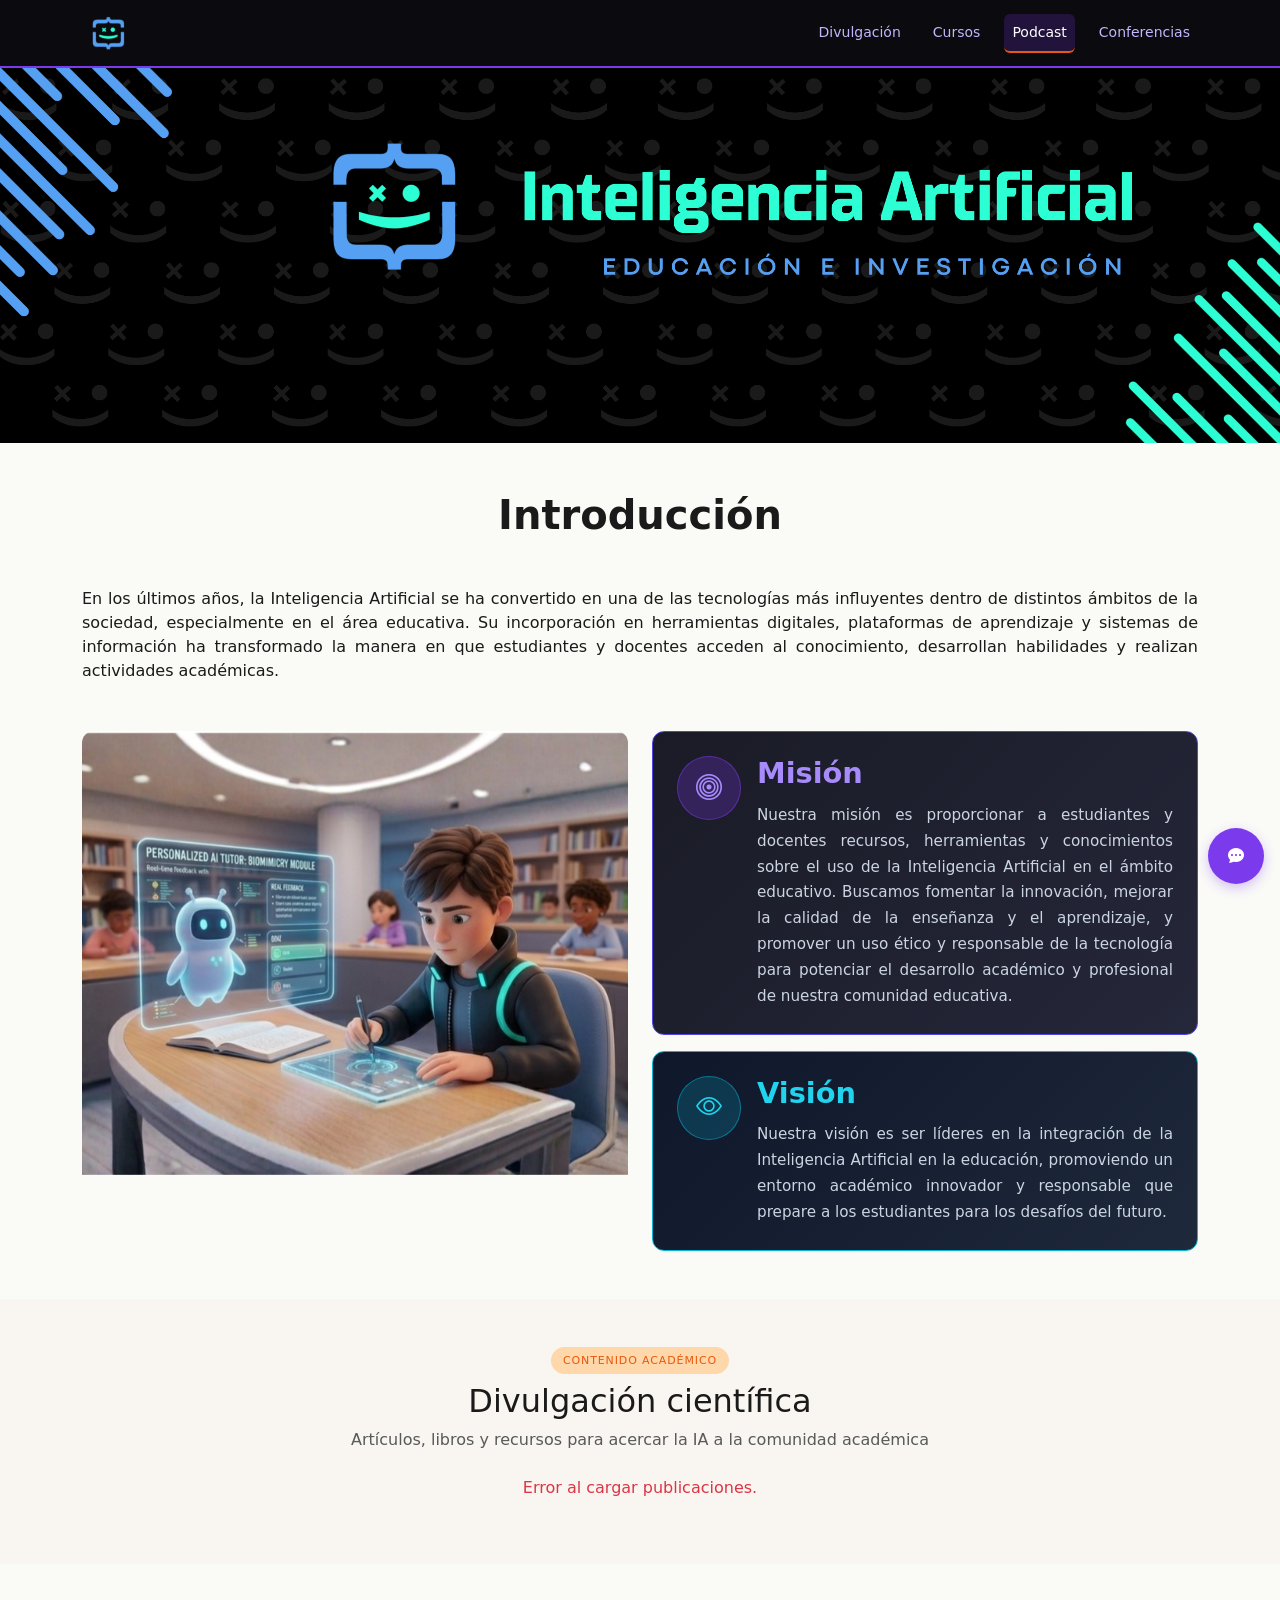
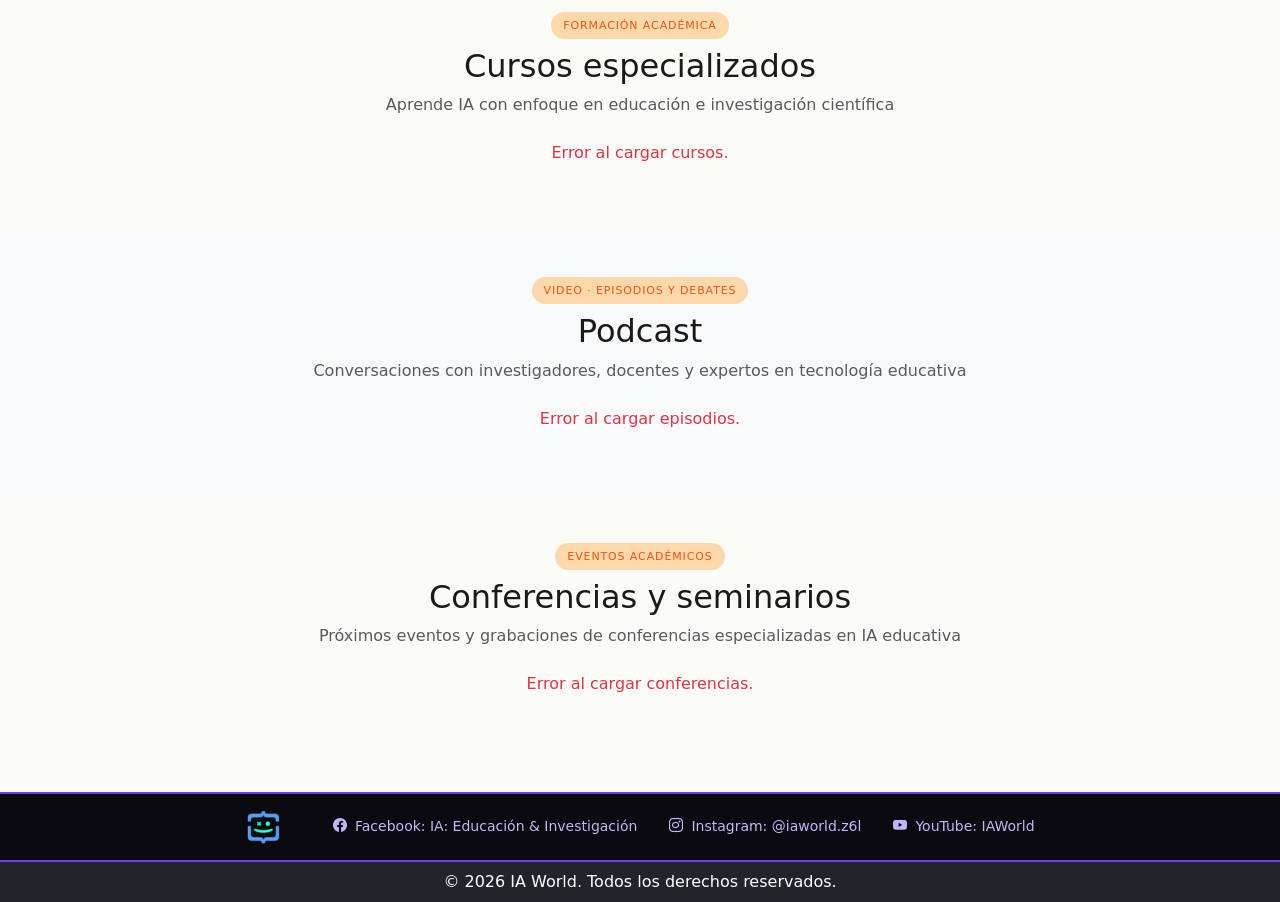
==== commit 20f11359: "Update index.html" ====
--- a/index.html
+++ b/index.html
@@ -19,7 +19,7 @@
         <!--Logo-->
 
         <a class="navbar-brand d-flex align-items-center" href="#">
-          <img src="Recursos/Logo.png" alt="Logo" height="40">
+          <img src="Logo.png" alt="Logo" height="40">
         </a>
 
         <!--Menú-->
@@ -58,7 +58,7 @@
       
     <!-- Banner -->
 
-      <img src="Recursos/Banner.png" class="d-block w-100" alt="...">
+      <img src="Banner.png" class="d-block w-100" alt="...">
 
    <!-- Introducción -->
     <section class="container py-5">
@@ -79,13 +79,13 @@
           <div id="secondaryCarousel" class="carousel slide" data-bs-ride="carousel" style="height: 500px;">
             <div class="carousel-inner rounded shadow-sm h-100">
               <div class="carousel-item active">
-                <img src="Recursos/Estudiante_IA.png" class="d-block w-100 h-100 object-fit-cover" alt="IA para estudiantes">
+                <img src="Estudiante_IA.png" class="d-block w-100 h-100 object-fit-cover" alt="IA para estudiantes">
               </div>
               <div class="carousel-item">
-                <img src="Recursos/Docente_IA.png" class="d-block w-100 h-100 object-fit-cover" alt="IA para docentes">
+                <img src="Docente_IA.png" class="d-block w-100 h-100 object-fit-cover" alt="IA para docentes">
               </div>
               <div class="carousel-item">
-                <img src="Recursos/Aula_IA.png" class="d-block w-100 h-100 object-fit-cover" alt="IA para aulas">
+                <img src="Aula_IA.png" class="d-block w-100 h-100 object-fit-cover" alt="IA para aulas">
               </div>
             </div>
           </div>
@@ -454,7 +454,7 @@
     <footer class="navbar navbar-expand-lg navbar-dark ia-navbar">
       <div class="container-x1 w-100 d-flex justify-content-center align-items-center gap-4 flex-column flex-md-row text-center">
         <a class="navbar-brand d-flex align-items-center justify-content-center" href="#">
-          <img src="Recursos/Logo.png" height="40" class="d-inline-block align-text-top" alt="Logo IAWorld">
+          <img src="Logo.png" height="40" class="d-inline-block align-text-top" alt="Logo IAWorld">
         </a>
         <div>
           <ul class="navbar-nav gap-3 d-flex flex-column flex-md-row align-items-center justify-content-center mb-0">
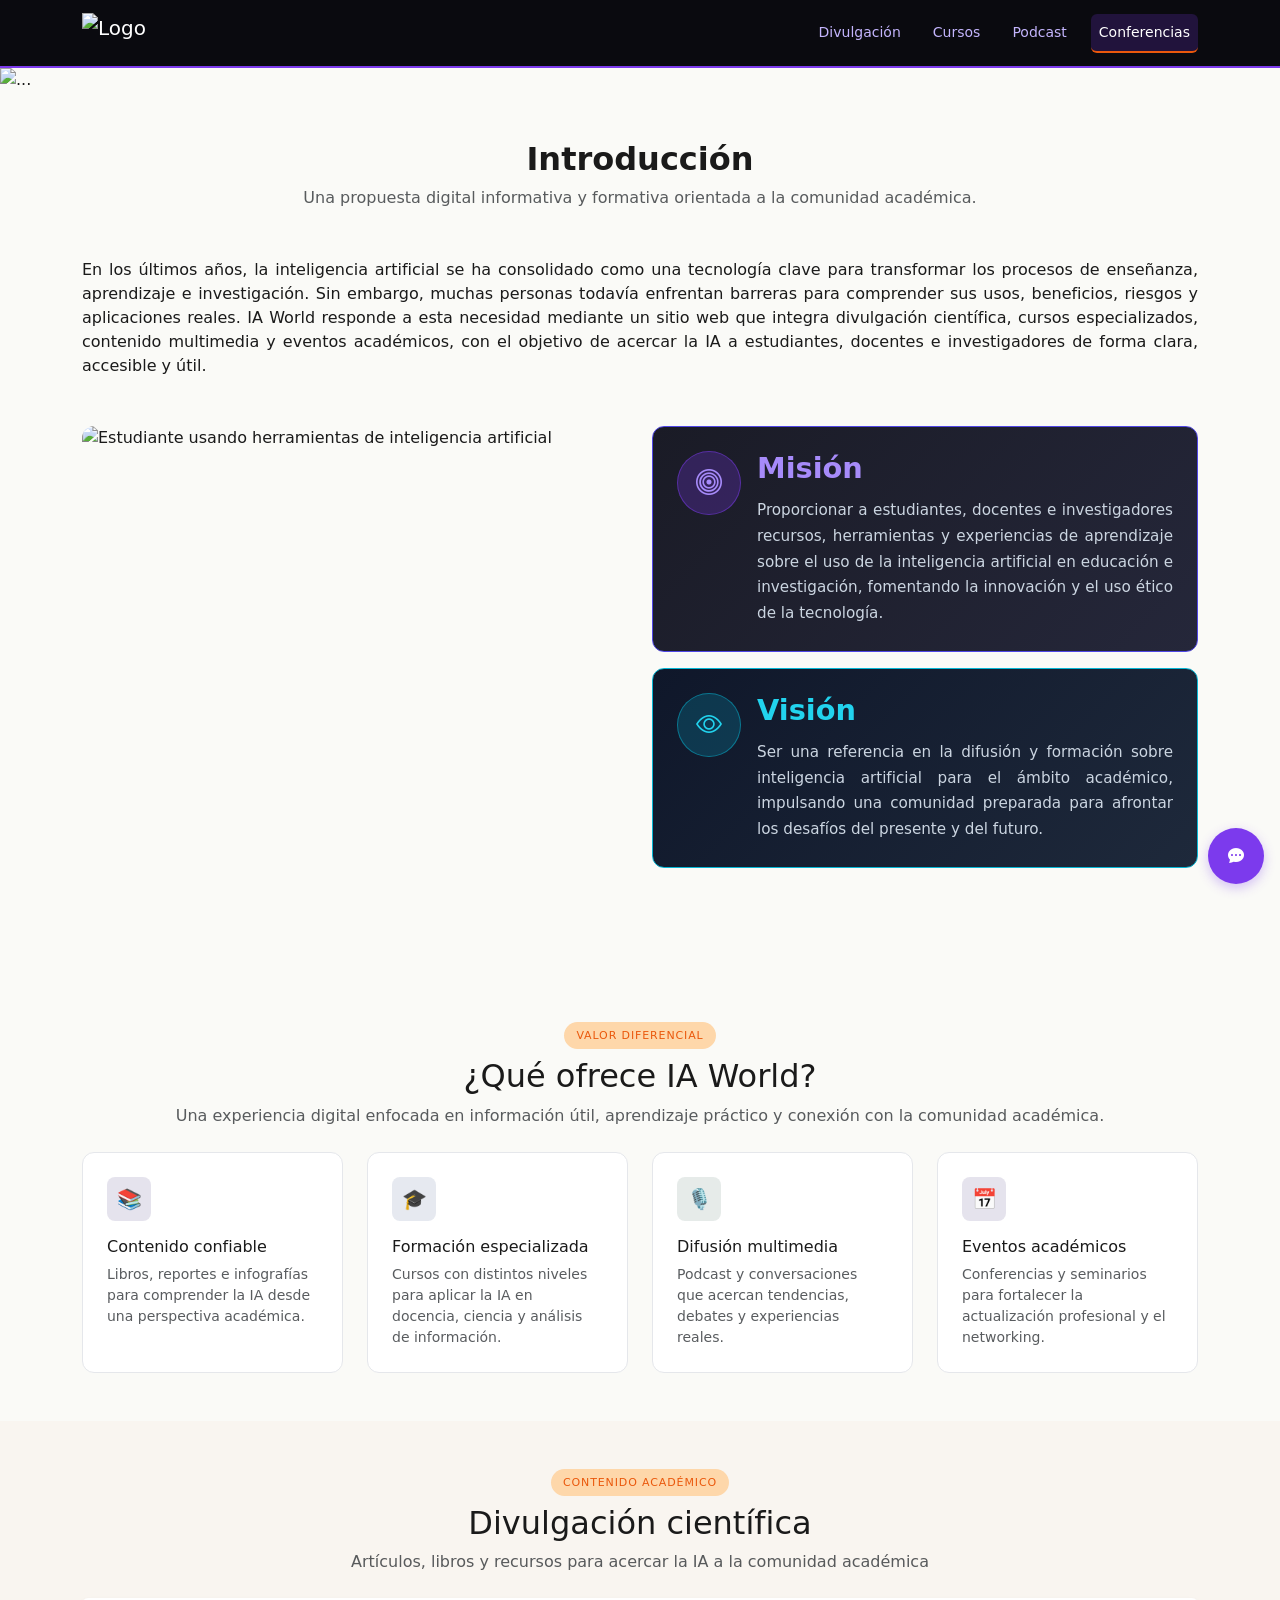
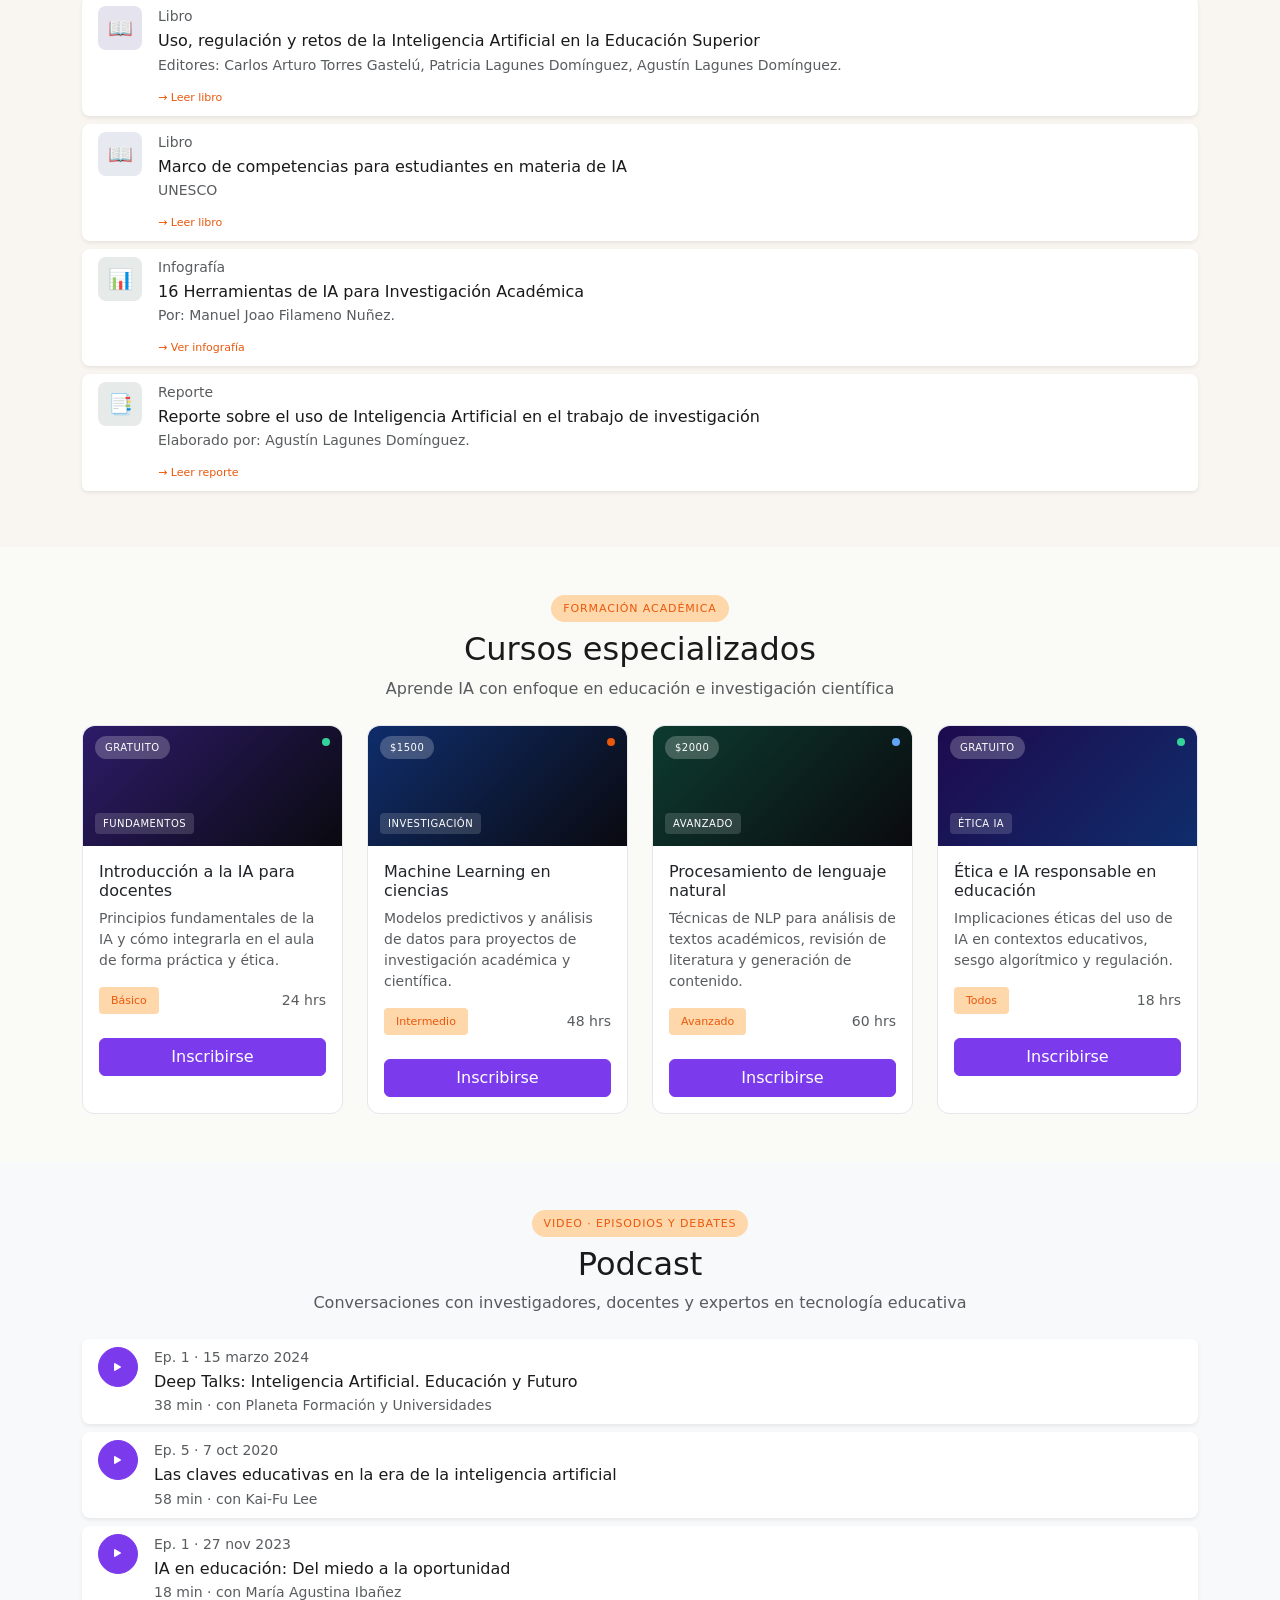
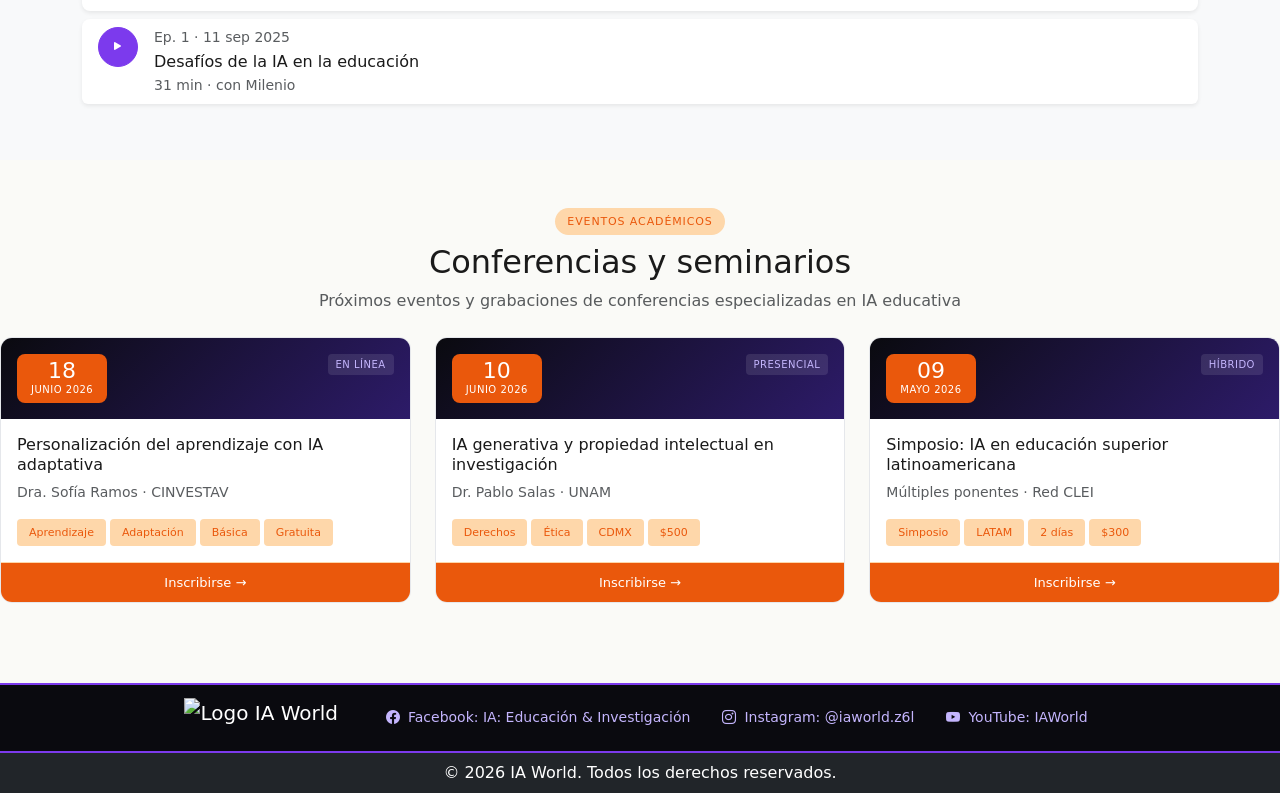
==== commit 7ecefe55: "Rename Index.html to index.html" ====
--- a/index.html
+++ b/index.html
@@ -1,522 +1,570 @@
-<!doctype html>
-<html lang="en">
-  <head>
-    <meta charset="utf-8">
-    <meta name="viewport" content="width=device-width, initial-scale=1">
-    <title>Nigthfall1606</title>
-    <link href="https://cdn.jsdelivr.net/npm/bootstrap@5.3.8/dist/css/bootstrap.min.css" rel="stylesheet" integrity="sha384-sRIl4kxILFvY47J16cr9ZwB07vP4J8+LH7qKQnuqkuIAvNWLzeN8tE5YBujZqJLB" crossorigin="anonymous">
-    <link rel="stylesheet" href="https://cdn.jsdelivr.net/npm/bootstrap-icons@1.10.5/font/bootstrap-icons.css">
-    <link rel="stylesheet" href="Styles.css?v=2.4">
-  </head>
-
-  <body>
-
-    <!-- Navegación -->
-
-    <nav class="navbar navbar-expand-lg navbar-dark ia-navbar sticky-top">
-      <div class="container-xl d-flex justify-content-between align-items-center">
-
-        <!--Logo-->
-
-        <a class="navbar-brand d-flex align-items-center" href="#">
-          <img src="Logo.png" alt="Logo" height="40">
-        </a>
-
-        <!--Menú-->
-
-        <div class="collapse navbar-collapse justify-content-end" id="navMenu">
-          <ul class="navbar-nav ms-auto gap-3 align-items-center">
-
-
-            <li class="nav-item">
-              <a class="nav-link ia-nav-link active" href="#divulgacion">Divulgación</a>
-            </li>
-
-            <li class="nav-item">
-              <a class="nav-link ia-nav-link" href="#cursos">Cursos</a>
-            </li>
-
-            <li class="nav-item">
-              <a class="nav-link ia-nav-link" href="#podcast">Podcast</a>
-            </li>
-
-            <li class="nav-item">
-              <a class="nav-link ia-nav-link" href="#conferencias">Conferencias</a>
-            </li>
-
-          </ul>
-        </div>
-
-        <!--Botones-->
-
-        <button class="navbar-toggler" type="button" data-bs-toggle="collapse" data-bs-target="#navMenu">
-          <span class="navbar-toggler-icon"></span>
-        </button>
-
-      </div>
-   </nav>
-      
-    <!-- Banner -->
-
-      <img src="Banner.png" class="d-block w-100" alt="...">
-
-   <!-- Introducción -->
-    <section class="container py-5">
-      <div class="text-center mb-5">
-        <h1>Introducción</h1>
-      </div>
-      <p class="mb-5" style="text-align: justify;">
-        En los últimos años, la Inteligencia Artificial se ha convertido en una de las tecnologías más influyentes
-        dentro de distintos ámbitos de la sociedad, especialmente en el área educativa. Su incorporación en herramientas digitales,
-        plataformas de aprendizaje y sistemas de información ha transformado la manera en que estudiantes y docentes acceden al conocimiento,
-        desarrollan habilidades y realizan actividades académicas.
-      </p>
-
-      <!--carrosel-->
-
-      <div class="row gy-4 d-flex align-items-stretch">
-        <div class="col-lg-6">
-          <div id="secondaryCarousel" class="carousel slide" data-bs-ride="carousel" style="height: 500px;">
-            <div class="carousel-inner rounded shadow-sm h-100">
-              <div class="carousel-item active">
-                <img src="Estudiante_IA.png" class="d-block w-100 h-100 object-fit-cover" alt="IA para estudiantes">
-              </div>
-              <div class="carousel-item">
-                <img src="Docente_IA.png" class="d-block w-100 h-100 object-fit-cover" alt="IA para docentes">
-              </div>
-              <div class="carousel-item">
-                <img src="Aula_IA.png" class="d-block w-100 h-100 object-fit-cover" alt="IA para aulas">
-              </div>
-            </div>
-          </div>
-        </div>
- 
-       <!--Mision/Visión-->
-
-        <div class="col-lg-6 d-flex flex-column gap-3">
-
-          <!-- Misión -->
-          <div class="mision-section d-flex gap-3 align-items-start">
-            <div class="mv-icon-wrap mv-icon-purple flex-shrink-0">
-              <i class="bi bi-bullseye"></i>
-            </div>
-            <div>
-              <h2 class="mv-title mv-title-purple">Misión</h2>
-              <p class="mv-text" style="text-align: justify;">
-                Nuestra misión es proporcionar a estudiantes y docentes recursos, herramientas y conocimientos sobre el uso de la Inteligencia Artificial
-                en el ámbito educativo. Buscamos fomentar la innovación, mejorar la calidad de la enseñanza y el aprendizaje, y promover un uso ético y responsable
-                de la tecnología para potenciar el desarrollo académico y profesional de nuestra comunidad educativa.
-              </p>
-            </div>
-          </div>
-
-          <!-- Visión -->
-          <div class="vision-section d-flex gap-3 align-items-start">
-            <div class="mv-icon-wrap mv-icon-cyan flex-shrink-0">
-              <i class="bi bi-eye"></i>
-            </div>
-            <div>
-              <h2 class="mv-title mv-title-cyan">Visión</h2>
-              <p class="mv-text" style="text-align: justify;">
-                Nuestra visión es ser líderes en la integración de la Inteligencia Artificial en la educación, promoviendo un entorno académico innovador y responsable
-                que prepare a los estudiantes para los desafíos del futuro.
-              </p>
-            </div>
-          </div>
-
-        </div>
-      </div>
-    </section>
-
-
-    <!-- Secciones del menú -->
-
-    <!--Publicaciones-->
-    <section id="divulgacion" class="py-5 bg-cream">
-      <div class="container-xl">
-        <div class="text-center mb-4">
-          <span class="badge ia-tag-warm mb-2">Contenido académico</span>
-          <h2 class="fw-medium text-dark-warm">Divulgación científica</h2>
-          <p class="text-muted">Artículos, libros y recursos para acercar la IA a la comunidad académica</p>
-        </div>
-        <div class="list-group">
-          <a href="https://zenodo.org/records/18007609" target="_blank" rel="noopener noreferrer" class="list-group-item list-group-item-action shadow-sm mb-2">
-            <div class="d-flex gap-3">
-              <div class="divul-icon icon-purple flex-shrink-0">📖</div>
-              <div class="w-100">
-                <small class="text-muted d-block mb-1">Libro </small>
-                <h6 class="fw-medium mb-1">Uso, regulación y retos de la Inteligencia Artificial en la Educación Superior</h6>
-                <p class="text-muted small mb-2">Editores: Carlos Arturo Torres Gastelú, Patricia Lagunes Domínguez, Agustín Lagunes Domínguez. </p>
-                <span class="ia-link-tag">→ Leer libro</span>
-              </div>
-            </div>
-          </a>
- 
-          <a href="https://unesdoc.unesco.org/ark:/48223/pf0000393812" target="_blank" rel="noopener noreferrer" class="list-group-item list-group-item-action shadow-sm mb-2">
-            <div class="d-flex gap-3">
-              <div class="divul-icon icon-blue flex-shrink-0">📖</div>
-              <div class="w-100">
-                <small class="text-muted d-block mb-1">Libro </small>
-                <h6 class="fw-medium mb-1">Marco de competencias para estudiantes en materia de IA</h6>
-                <p class="text-muted small mb-2">UNESCO</p>
-                <span class="ia-link-tag">→ Leer libro</span>
-              </div>
-            </div>
-          </a>
- 
-          <a href="https://unifranz.edu.bo/wp-content/uploads/2025/05/INFOGRAFIA-BLOG-HERRAMIENTAS-IA-PARA-INVESTIGACION.png" target="_blank" rel="noopener noreferrer" class="list-group-item list-group-item-action shadow-sm mb-2">
-            <div class="d-flex gap-3">
-              <div class="divul-icon icon-green flex-shrink-0">📊</div>
-              <div class="w-100">
-                <small class="text-muted d-block mb-1">Infografía </small>
-                <h6 class="fw-medium mb-1">16 Herramientas de IA para Investigación Académica</h6>
-                <p class="text-muted small mb-2">Por: Manuel Joao Filameno Nuñez.</p>
-                <span class="ia-link-tag">→ Ver infografía</span>
-              </div>
-            </div>
-          </a>
- 
-          <a href="https://www.researchgate.net/publication/386342331" target="_blank" rel="noopener noreferrer" class="list-group-item list-group-item-action shadow-sm mb-2">
-            <div class="d-flex gap-3">
-              <div class="divul-icon icon-green flex-shrink-0">📑</div>
-              <div class="w-100">
-                <small class="text-muted d-block mb-1">Reporte </small>
-                <h6 class="fw-medium mb-1">Reporte sobre el uso de Inteligencia Artificial en el trabajo de investigación</h6>
-                <p class="text-muted small mb-2">Elaborado por: Agustín Lagunes Domínguez.</p>
-                <span class="ia-link-tag">→ Leer reporte</span>
-              </div>
-            </div>
-          </a>
-        </div>
-      </div>
-    </section>
-
-    <!--Cursos-->
-
-    <section id="cursos" class="py-5 bg-warm-white">
-      <div class="container-xl">
-        <div class="text-center mb-4">
-          <span class="badge ia-tag-warm mb-2">Formación académica</span>
-          <h2 class="fw-medium text-dark-warm">Cursos especializados</h2>
-          <p class="text-muted">Aprende IA con enfoque en educación e investigación científica</p>
-        </div>
-      <div class="row g-4">
- 
-        <!-- Curso 1 -->
-        <div class="col-12 col-sm-6 col-xl-3">
-          <div class="card ia-card h-100 border-0 cursor-pointer" data-curso-id="introduccion-ia-docentes" style="cursor: pointer;">
-            <div class="curso-banner banner-purple">
-              <span class="curso-price">Gratuito</span>
-              <div class="curso-dot dot-green"></div>
-              <span class="curso-chip">Fundamentos</span>
-            </div>
-            <div class="card-body">
-              <h6 class="card-title fw-medium">Introducción a la IA para docentes</h6>
-              <p class="card-text text-muted small">Principios fundamentales de la IA y cómo integrarla en el aula de forma práctica y ética.</p>
-              <div class="d-flex justify-content-between align-items-center mt-3">
-                <span class="badge ia-level-badge">Básico</span>
-                <small class="text-muted">24 hrs</small>
-              </div>
-              <button type="button" class="btn btn-primary w-100 mt-4 btn-inscribirse" data-course="Introducción a la IA para docentes" data-price="0">Inscribirse</button>
-            </div>
-          </div>
-        </div>
- 
-        <!-- Curso 2 -->
-        <div class="col-12 col-sm-6 col-xl-3">
-          <div class="card ia-card h-100 border-0 cursor-pointer" data-curso-id="machine-learning-ciencias" style="cursor: pointer;">
-            <div class="curso-banner banner-blue">
-              <span class="curso-price">$1500</span>
-              <div class="curso-dot dot-orange"></div>
-              <span class="curso-chip">Investigación</span>
-            </div>
-            <div class="card-body">
-              <h6 class="card-title fw-medium">Machine Learning en ciencias</h6>
-              <p class="card-text text-muted small">Modelos predictivos y análisis de datos para proyectos de investigación académica y científica.</p>
-              <div class="d-flex justify-content-between align-items-center mt-3">
-                <span class="badge ia-level-badge">Intermedio</span>
-                <small class="text-muted">48 hrs</small>
-              </div>
-              <button type="button" class="btn btn-primary w-100 mt-4 btn-inscribirse" data-course="Machine Learning en ciencias" data-price="1500">Inscribirse</button>
-            </div>
-          </div>
-        </div>
- 
-        <!-- Curso 3 -->
-        <div class="col-12 col-sm-6 col-xl-3">
-          <div class="card ia-card h-100 border-0 cursor-pointer" data-curso-id="procesamiento-lenguaje-natural" style="cursor: pointer;">
-            <div class="curso-banner banner-green">
-              <span class="curso-price">$2000</span>
-              <div class="curso-dot dot-blue"></div>
-              <span class="curso-chip">Avanzado</span>
-            </div>
-            <div class="card-body">
-              <h6 class="card-title fw-medium">Procesamiento de lenguaje natural</h6>
-              <p class="card-text text-muted small">Técnicas de NLP para análisis de textos académicos, revisión de literatura y generación de contenido.</p>
-              <div class="d-flex justify-content-between align-items-center mt-3">
-                <span class="badge ia-level-badge">Avanzado</span>
-                <small class="text-muted">60 hrs</small>
-              </div>
-              <button type="button" class="btn btn-primary w-100 mt-4 btn-inscribirse" data-course="Procesamiento de lenguaje natural" data-price="2000">Inscribirse</button>
-            </div>
-          </div>
-        </div>
- 
-        <!-- Curso 4 -->
-        <div class="col-12 col-sm-6 col-xl-3">
-          <div class="card ia-card h-100 border-0 cursor-pointer" data-curso-id="etica-ia-educacion" style="cursor: pointer;">
-            <div class="curso-banner banner-mixed">
-              <span class="curso-price">Gratuito</span>
-              <div class="curso-dot dot-green"></div>
-              <span class="curso-chip">Ética IA</span>
-            </div>
-            <div class="card-body">
-              <h6 class="card-title fw-medium">Ética e IA responsable en educación</h6>
-              <p class="card-text text-muted small">Implicaciones éticas del uso de IA en contextos educativos, sesgo algorítmico y regulación.</p>
-              <div class="d-flex justify-content-between align-items-center mt-3">
-                <span class="badge ia-level-badge">Todos</span>
-                <small class="text-muted">18 hrs</small>
-              </div>
-              <button type="button" class="btn btn-primary w-100 mt-4 btn-inscribirse" data-course="Ética e IA responsable en educación" data-price="0">Inscribirse</button>
-            </div>
-          </div>
-        </div>
- 
-      </div>
-    </div>
-    </section>
-
-    <!--Podcast-->
-    <section id="podcast" class="py-5 bg-light">
-      <div class="container-xl">
-        <div class="text-center mb-4">
-          <span class="badge ia-tag-warm mb-2">Video · Episodios y Debates</span>
-          <h2 class="fw-medium text-dark-warm">Podcast</h2>
-          <p class="text-muted">Conversaciones con investigadores, docentes y expertos en tecnología educativa</p>
-        </div>
-        <div class="list-group">
-          <a href="https://youtu.be/ijsrWdObnU0?si=lhzn64n9DIzGZ03E" target="_blank" rel="noopener noreferrer" class="list-group-item shadow-sm mb-2" style="text-decoration: none; color: inherit;">
-            <div class="d-flex gap-3 align-items-start">
-              <div class="flex-shrink-0">
-                <button type="button" class="btn btn-sm btn-primary rounded-circle" style="width: 40px; height: 40px; display: flex; align-items: center; justify-content: center;">
-                  <i class="bi bi-play-fill"></i>
-                </button>
-              </div>
-              <div class="flex-grow-1 min-w-0">
-                <small class="text-muted d-block mb-1">Ep. 1 · 15 marzo 2024</small>
-                <h6 class="fw-medium mb-1">Deep Talks: Inteligencia Artificial. Educación y Futuro</h6>
-                <p class="text-muted small mb-0">38 min · con Planeta Formación y Universidades</p>
-              </div>
-            </div>
-          </a>
-
-          <a href="https://youtu.be/18QBF0LifbY?si=sogsHtZaVv_5JR6u" target="_blank" rel="noopener noreferrer" class="list-group-item shadow-sm mb-2" style="text-decoration: none; color: inherit;">
-            <div class="d-flex gap-3 align-items-start">
-              <div class="flex-shrink-0">
-                <button type="button" class="btn btn-sm btn-primary rounded-circle" style="width: 40px; height: 40px; display: flex; align-items: center; justify-content: center;">
-                  <i class="bi bi-play-fill"></i>
-                </button>
-              </div>
-              <div class="flex-grow-1 min-w-0">
-                <small class="text-muted d-block mb-1">Ep. 5 · 7 oct 2020</small>
-                <h6 class="fw-medium mb-1">Las claves educativas en la era de la inteligencia artificial</h6>
-                <p class="text-muted small mb-0">58 min · con Kai-Fu Lee</p>
-              </div>
-            </div>
-          </a>
-
-          <a href="https://youtu.be/MZhKDt86PX8?si=y2V00V5-LdbYNt0Q" target="_blank" rel="noopener noreferrer" class="list-group-item shadow-sm mb-2" style="text-decoration: none; color: inherit;">
-            <div class="d-flex gap-3 align-items-start">
-              <div class="flex-shrink-0">
-                <button type="button" class="btn btn-sm btn-primary rounded-circle" style="width: 40px; height: 40px; display: flex; align-items: center; justify-content: center;">
-                  <i class="bi bi-play-fill"></i>
-                </button>
-              </div>
-              <div class="flex-grow-1 min-w-0">
-                <small class="text-muted d-block mb-1">Ep. 1 · 27 nov 2023</small>
-                <h6 class="fw-medium mb-1">IA en educación: Del miedo a la oportunidad</h6>
-                <p class="text-muted small mb-0">18 min · con María Agustina Ibañez</p>
-              </div>
-            </div>
-          </a>
-
-          <a href="https://youtu.be/Isi3h8dQ7Kw?si=gBDVBCH9J5ZVXjW1" target="_blank" rel="noopener noreferrer" class="list-group-item shadow-sm mb-2" style="text-decoration: none; color: inherit;">
-            <div class="d-flex gap-3 align-items-start">
-              <div class="flex-shrink-0">
-                <button type="button" class="btn btn-sm btn-primary rounded-circle" style="width: 40px; height: 40px; display: flex; align-items: center; justify-content: center;">
-                  <i class="bi bi-play-fill"></i>
-                </button>
-              </div>
-              <div class="flex-grow-1 min-w-0">
-                <small class="text-muted d-block mb-1">Ep. 1 · 11 sep 2025</small>
-                <h6 class="fw-medium mb-1">Desafíos de la IA en la educación</h6>
-                <p class="text-muted small mb-0">31 min · con Milenio</p>
-              </div>
-            </div>
-          </a>
-        </div>
-      </div>
-    </section>
-
-
-    <!-- Conferencias -->
-
-    <section id="conferencias" class="py-5 bg-warm-white">
-      <div class="container-xl">
-        <div class="text-center mb-4">
-          <span class="badge ia-tag-warm mb-2">Eventos académicos</span>
-          <h2 class="fw-medium text-dark-warm">Conferencias y seminarios</h2>
-          <p class="text-muted">Próximos eventos y grabaciones de conferencias especializadas en IA educativa</p>
-        </div>
-      </div>
-      <div class="row g-4 justify-content-center">
- 
-        <div class="col-12 col-md-6 col-lg-4">
-          <div class="card ia-card overflow-hidden h-100 border-0">
-            <div class="conf-head d-flex justify-content-between align-items-start p-3">
-              <div class="conf-date-box text-center">
-                <div class="conf-day">18</div>
-                <div class="conf-month">Junio 2026</div>
-              </div>
-              <span class="conf-mode-badge">En línea</span>
-            </div>
-            <div class="card-body">
-              <h6 class="fw-medium">Personalización del aprendizaje con IA adaptativa</h6>
-              <p class="text-muted small">Dra. Sofía Ramos · CINVESTAV</p>
-              <div class="d-flex flex-wrap gap-1">
-                <span class="badge ia-conf-tag">Aprendizaje</span>
-                <span class="badge ia-conf-tag">Adaptación</span>
-                <span class="badge ia-conf-tag">Básica</span>
-                <price class="badge ia-conf-tag">Gratuita</price>
-              </div>
-            </div>
-            <button class="btn btn-conf-register btn-inscribirse w-100 rounded-0" data-course="Personalización del aprendizaje con IA adaptativa" data-price="0">
-              Inscribirse →
-            </button>
-          </div>
-        </div>
- 
-        <div class="col-12 col-md-6 col-lg-4">
-          <div class="card ia-card overflow-hidden h-100 border-0">
-            <div class="conf-head d-flex justify-content-between align-items-start p-3">
-              <div class="conf-date-box text-center">
-                <div class="conf-day">10</div>
-                <div class="conf-month">Junio 2026</div>
-              </div>
-              <span class="conf-mode-badge">Presencial</span>
-            </div>
-            <div class="card-body">
-              <h6 class="fw-medium">IA generativa y propiedad intelectual en investigación</h6>
-              <p class="text-muted small">Dr. Pablo Salas · UNAM</p>
-              <div class="d-flex flex-wrap gap-1">
-                <span class="badge ia-conf-tag">Derechos</span>
-                <span class="badge ia-conf-tag">Ética</span>
-                <span class="badge ia-conf-tag">CDMX</span>
-                <price class="badge ia-conf-tag">$500</price>
-              </div>
-            </div>
-            <button class="btn btn-conf-register btn-inscribirse w-100 rounded-0" data-course="IA generativa y propiedad intelectual" data-price="500">
-              Inscribirse →
-            </button>
-          </div>
-        </div>
- 
-        <div class="col-12 col-md-6 col-lg-4">
-          <div class="card ia-card overflow-hidden h-100 border-0">
-            <div class="conf-head d-flex justify-content-between align-items-start p-3">
-              <div class="conf-date-box text-center">
-                <div class="conf-day">09</div>
-                <div class="conf-month">Mayo 2026</div>
-              </div>
-              <span class="conf-mode-badge">Híbrido</span>
-            </div>
-            <div class="card-body">
-              <h6 class="fw-medium">Simposio: IA en educación superior latinoamericana</h6>
-              <p class="text-muted small">Múltiples ponentes · Red CLEI</p>
-              <div class="d-flex flex-wrap gap-1">
-                <span class="badge ia-conf-tag">Simposio</span>
-                <span class="badge ia-conf-tag">LATAM</span>
-                <span class="badge ia-conf-tag">2 días</span>
-                <price class="badge ia-conf-tag">$300</price>
-              </div>
-            </div>
-            <button class="btn btn-conf-register btn-inscribirse w-100 rounded-0" data-course="Simposio IA educación superior" data-price="300">
-              Inscribirse →
-            </button>
-          </div>
-        </div>
- 
-        </div>
-      </div>
-    </section>
-
-    <!--Footer-->
-    <footer class="navbar navbar-expand-lg navbar-dark ia-navbar">
-      <div class="container-x1 w-100 d-flex justify-content-center align-items-center gap-4 flex-column flex-md-row text-center">
-        <a class="navbar-brand d-flex align-items-center justify-content-center" href="#">
-          <img src="Logo.png" height="40" class="d-inline-block align-text-top" alt="Logo IAWorld">
-        </a>
-        <div>
-          <ul class="navbar-nav gap-3 d-flex flex-column flex-md-row align-items-center justify-content-center mb-0">
-            <li class="nav-item">
-              <a class="nav-link ia-nav-link text-white" href="https://www.facebook.com/IAWorld.z6l" target="_blank" rel="noopener noreferrer">
-                <i class="bi bi-facebook me-2"></i>Facebook: IA: Educación & Investigación 
-              </a>
-            </li>
-            <li class="nav-item">
-              <a class="nav-link ia-nav-link text-white" href="https://www.instagram.com/iaworld.z6l/" target="_blank" rel="noopener noreferrer">
-                <i class="bi bi-instagram me-2"></i>Instagram: @iaworld.z6l
-              </a>
-            </li>
-            <li class="nav-item">
-              <a class="nav-link ia-nav-link text-white" href="https://www.youtube.com/@IAWorld-z6l" target="_blank" rel="noopener noreferrer">
-                <i class="bi bi-youtube me-2"></i>YouTube: IAWorld
-              </a>
-            </li>
-          </ul>
-        </div>
-      </div>
-    </footer>
-    <div class="bg-dark text-white text-center py-2">
-      <p class="mb-0">&copy; 2026 IA World. Todos los derechos reservados.</p>
-    </div>
-
-    <!-- Contacto -->
-
-    <div class="modal fade" id="contactModal" tabindex="-1" aria-labelledby="contactModalLabel" aria-hidden="true">
-      <div class="modal-dialog">
-        <div class="modal-content">
-          <div class="modal-header">
-            <h5 class="modal-title" id="contactModalLabel">Contacto</h5>
-            <button type="button" class="btn-close" data-bs-dismiss="modal" aria-label="Close"></button>
-          </div>
-          <div class="modal-body">
-            <form action="https://formspree.io/f/xvzypbdb" method="POST">
-              <div class="mb-3">
-                <label for="name" class="form-label">Nombre Completo:</label>
-                <input type="text" class="form-control" id="name" name="name" required>
-              </div>
-              <div class="mb-3">
-                <label for="email" class="form-label">Email:</label>
-                <input type="email" class="form-control" id="email" name="email" required>
-              </div>
-              <div class="mb-3">
-                <label for="message" class="form-label">Mensaje:</label>
-                <textarea class="form-control" id="message" name="message" rows="3" required></textarea>
-              </div>
-              <button type="submit" class="btn btn-primary">Enviar</button>
-            </form>
-          </div>
-        </div>
-      </div>
-    </div>
-     
-    <!-- Botón flotante para contacto -->
-    <button type="button" class="btn btn-primary position-fixed bottom-0 end-0 m-3" data-bs-toggle="modal" data-bs-target="#contactModal" style="z-index: 1050;">
-      <i class="bi bi-chat-dots-fill"></i>
-    </button>
-
-    <script src="https://cdn.jsdelivr.net/npm/bootstrap@5.3.8/dist/js/bootstrap.bundle.min.js" integrity="sha384-FKyoEForCGlyvwx9Hj09JcYn3nv7wiPVlz7YYwJrWVcXK/BmnVDxM+D2scQbITxI" crossorigin="anonymous"></script>
-    <script src="script.js?v=1.2"></script>
-  </body>
-</html>
+<!doctype html>
+<html lang="es">
+  <head>
+    <meta charset="utf-8">
+    <meta name="viewport" content="width=device-width, initial-scale=1">
+
+    <!-- CAMBIO: se ajusta el título para mejorar claridad, enfoque SEO y relación con la marca/proyecto -->
+    <title>IA World | IA en educación e investigación</title>
+
+    <!-- CAMBIO: se agregan metadatos SEO y de marketing para alinear mejor con el proyecto de marketing digital -->
+    <meta name="description" content="IA World es una plataforma informativa y formativa sobre inteligencia artificial aplicada a la educación e investigación, con cursos, divulgación, podcast y conferencias.">
+    <meta name="keywords" content="IA, inteligencia artificial, educación, investigación, cursos de IA, divulgación científica, podcast IA, conferencias IA, IA World">
+    <meta name="author" content="IA World">
+    <meta name="robots" content="index, follow">
+
+    <!-- CAMBIO: metadatos Open Graph para compartir mejor el sitio en redes sociales -->
+    <meta property="og:title" content="IA World | IA en educación e investigación">
+    <meta property="og:description" content="Explora cursos, recursos, podcast y conferencias sobre inteligencia artificial aplicada a la educación e investigación.">
+    <meta property="og:type" content="website">
+    <meta property="og:locale" content="es_MX">
+
+    <link rel="preconnect" href="https://cdn.jsdelivr.net">
+    <link rel="stylesheet" href="https://cdn.jsdelivr.net/npm/bootstrap@5.3.8/dist/css/bootstrap.min.css" integrity="sha384-sRIl4kxILFvY47J16cr9ZwB07vP4J8+LH7qKQnuqkuIAvNWLzeN8tE5YBujZqJLB" crossorigin="anonymous">
+    <link rel="stylesheet" href="https://cdn.jsdelivr.net/npm/bootstrap-icons@1.10.5/font/bootstrap-icons.css">
+    <link rel="stylesheet" href="Styles.css?v=2.4">
+  </head>
+
+  <body>
+
+    <!-- Navegación -->
+
+    <nav class="navbar navbar-expand-lg navbar-dark ia-navbar sticky-top">
+      <div class="container-xl d-flex justify-content-between align-items-center">
+
+        <!--Logo-->
+
+        <a class="navbar-brand d-flex align-items-center" href="#">
+          <img src="Recursos/Logo.png" alt="Logo" height="40">
+        </a>
+
+        <!--Menú-->
+
+        <div class="collapse navbar-collapse justify-content-end" id="navMenu">
+          <ul class="navbar-nav ms-auto gap-3 align-items-center">
+
+
+            <li class="nav-item">
+              <a class="nav-link ia-nav-link active" href="#divulgacion">Divulgación</a>
+            </li>
+
+            <li class="nav-item">
+              <a class="nav-link ia-nav-link" href="#cursos">Cursos</a>
+            </li>
+
+            <li class="nav-item">
+              <a class="nav-link ia-nav-link" href="#podcast">Podcast</a>
+            </li>
+
+            <li class="nav-item">
+              <a class="nav-link ia-nav-link" href="#conferencias">Conferencias</a>
+            </li>
+
+          </ul>
+        </div>
+
+        <!--Botones-->
+
+        <button class="navbar-toggler" type="button" data-bs-toggle="collapse" data-bs-target="#navMenu">
+          <span class="navbar-toggler-icon"></span>
+        </button>
+
+      </div>
+   </nav>
+      
+    <!-- Banner -->
+
+      <img src="Recursos/Banner.png" class="d-block w-100" alt="...">
+
+   <!-- Introducción -->
+      <section class="container py-5" aria-labelledby="titulo-introduccion">
+        <div class="text-center mb-5">
+          <!-- CAMBIO: H2 porque el H1 ya quedó reservado al encabezado principal -->
+          <h2 id="titulo-introduccion">Introducción</h2>
+          <!-- CAMBIO: se agrega texto puente para conectar problema, solución y objetivo del sistema -->
+          <p class="text-muted mb-0">Una propuesta digital informativa y formativa orientada a la comunidad académica.</p>
+        </div>
+
+        <!-- CAMBIO: se mejora el texto para que describa problema, objetivo y valor del sitio -->
+        <p class="mb-5" style="text-align: justify;">
+          En los últimos años, la inteligencia artificial se ha consolidado como una tecnología clave para transformar los procesos de enseñanza, aprendizaje e investigación. Sin embargo, muchas personas todavía enfrentan barreras para comprender sus usos, beneficios, riesgos y aplicaciones reales. IA World responde a esta necesidad mediante un sitio web que integra divulgación científica, cursos especializados, contenido multimedia y eventos académicos, con el objetivo de acercar la IA a estudiantes, docentes e investigadores de forma clara, accesible y útil.
+        </p>
+
+        <div class="row gy-4 d-flex align-items-stretch">
+          <div class="col-lg-6">
+            <!-- CAMBIO: se mantienen las clases y estructura del carrusel para no afectar estilos -->
+            <div id="secondaryCarousel" class="carousel slide" data-bs-ride="carousel" style="height: 500px;" aria-label="Carrusel de imágenes sobre IA en educación">
+              <div class="carousel-inner rounded shadow-sm h-100">
+                <div class="carousel-item active">
+                  <img src="Recursos/Estudiante_IA.png" class="d-block w-100 h-100 object-fit-cover" alt="Estudiante usando herramientas de inteligencia artificial">
+                </div>
+                <div class="carousel-item">
+                  <img src="Recursos/Docente_IA.png" class="d-block w-100 h-100 object-fit-cover" alt="Docente integrando inteligencia artificial en clase">
+                </div>
+                <div class="carousel-item">
+                  <img src="Recursos/Aula_IA.png" class="d-block w-100 h-100 object-fit-cover" alt="Aula con apoyo de herramientas de inteligencia artificial">
+                </div>
+              </div>
+            </div>
+          </div>
+
+          <!-- Misión / Visión -->
+          <div class="col-lg-6 d-flex flex-column gap-3">
+            <article class="mision-section d-flex gap-3 align-items-start" aria-labelledby="titulo-mision">
+              <div class="mv-icon-wrap mv-icon-purple flex-shrink-0" aria-hidden="true">
+                <i class="bi bi-bullseye"></i>
+              </div>
+              <div>
+                <h2 class="mv-title mv-title-purple" id="titulo-mision">Misión</h2>
+                <p class="mv-text" style="text-align: justify;">
+                  Proporcionar a estudiantes, docentes e investigadores recursos, herramientas y experiencias de aprendizaje sobre el uso de la inteligencia artificial en educación e investigación, fomentando la innovación y el uso ético de la tecnología.
+                </p>
+              </div>
+            </article>
+
+            <article class="vision-section d-flex gap-3 align-items-start" aria-labelledby="titulo-vision">
+              <div class="mv-icon-wrap mv-icon-cyan flex-shrink-0" aria-hidden="true">
+                <i class="bi bi-eye"></i>
+              </div>
+              <div>
+                <h2 class="mv-title mv-title-cyan" id="titulo-vision">Visión</h2>
+                <p class="mv-text" style="text-align: justify;">
+                  Ser una referencia en la difusión y formación sobre inteligencia artificial para el ámbito académico, impulsando una comunidad preparada para afrontar los desafíos del presente y del futuro.
+                </p>
+              </div>
+            </article>
+          </div>
+        </div>
+      </section>
+
+      <!-- CAMBIO: nueva sección de propuesta de valor. No interfiere con JS porque usa estructura nueva e independiente -->
+      <section class="py-5 bg-warm-white" aria-labelledby="titulo-propuesta-valor">
+        <div class="container-xl">
+          <div class="text-center mb-4">
+            <span class="badge ia-tag-warm mb-2">Valor diferencial</span>
+            <h2 class="fw-medium text-dark-warm" id="titulo-propuesta-valor">¿Qué ofrece IA World?</h2>
+            <p class="text-muted">Una experiencia digital enfocada en información útil, aprendizaje práctico y conexión con la comunidad académica.</p>
+          </div>
+
+          <div class="row g-4">
+            <div class="col-md-6 col-lg-3">
+              <div class="card ia-card h-100 border-0 p-4">
+                <div class="divul-icon icon-purple mb-3">📚</div>
+                <h6 class="fw-medium">Contenido confiable</h6>
+                <p class="text-muted small mb-0">Libros, reportes e infografías para comprender la IA desde una perspectiva académica.</p>
+              </div>
+            </div>
+            <div class="col-md-6 col-lg-3">
+              <div class="card ia-card h-100 border-0 p-4">
+                <div class="divul-icon icon-blue mb-3">🎓</div>
+                <h6 class="fw-medium">Formación especializada</h6>
+                <p class="text-muted small mb-0">Cursos con distintos niveles para aplicar la IA en docencia, ciencia y análisis de información.</p>
+              </div>
+            </div>
+            <div class="col-md-6 col-lg-3">
+              <div class="card ia-card h-100 border-0 p-4">
+                <div class="divul-icon icon-green mb-3">🎙️</div>
+                <h6 class="fw-medium">Difusión multimedia</h6>
+                <p class="text-muted small mb-0">Podcast y conversaciones que acercan tendencias, debates y experiencias reales.</p>
+              </div>
+            </div>
+            <div class="col-md-6 col-lg-3">
+              <div class="card ia-card h-100 border-0 p-4">
+                <div class="divul-icon icon-purple mb-3">📅</div>
+                <h6 class="fw-medium">Eventos académicos</h6>
+                <p class="text-muted small mb-0">Conferencias y seminarios para fortalecer la actualización profesional y el networking.</p>
+              </div>
+            </div>
+          </div>
+        </div>
+      </section>
+
+      <!-- Publicaciones -->
+      <section id="divulgacion" class="py-5 bg-cream" aria-labelledby="titulo-divulgacion">
+        <div class="container-xl">
+          <div class="text-center mb-4">
+            <span class="badge ia-tag-warm mb-2">Contenido académico</span>
+            <h2 class="fw-medium text-dark-warm" id="titulo-divulgacion">Divulgación científica</h2>
+            <p class="text-muted">Artículos, libros y recursos para acercar la IA a la comunidad académica</p>
+          </div>
+
+          <!-- Contenido de divulgación editable manualmente en HTML -->
+          <div class="list-group">
+            <a href="https://zenodo.org/records/18007609" target="_blank" rel="noopener noreferrer" class="list-group-item list-group-item-action shadow-sm mb-2">
+              <div class="d-flex gap-3">
+                <div class="divul-icon icon-purple flex-shrink-0">📖</div>
+                <div class="w-100">
+                  <small class="text-muted d-block mb-1">Libro</small>
+                  <h6 class="fw-medium mb-1">Uso, regulación y retos de la Inteligencia Artificial en la Educación Superior</h6>
+                  <p class="text-muted small mb-2">Editores: Carlos Arturo Torres Gastelú, Patricia Lagunes Domínguez, Agustín Lagunes Domínguez.</p>
+                  <span class="ia-link-tag">→ Leer libro</span>
+                </div>
+              </div>
+            </a>
+
+            <a href="https://unesdoc.unesco.org/ark:/48223/pf0000393812" target="_blank" rel="noopener noreferrer" class="list-group-item list-group-item-action shadow-sm mb-2">
+              <div class="d-flex gap-3">
+                <div class="divul-icon icon-blue flex-shrink-0">📖</div>
+                <div class="w-100">
+                  <small class="text-muted d-block mb-1">Libro</small>
+                  <h6 class="fw-medium mb-1">Marco de competencias para estudiantes en materia de IA</h6>
+                  <p class="text-muted small mb-2">UNESCO</p>
+                  <span class="ia-link-tag">→ Leer libro</span>
+                </div>
+              </div>
+            </a>
+
+            <a href="https://unifranz.edu.bo/wp-content/uploads/2025/05/INFOGRAFIA-BLOG-HERRAMIENTAS-IA-PARA-INVESTIGACION.png" target="_blank" rel="noopener noreferrer" class="list-group-item list-group-item-action shadow-sm mb-2">
+              <div class="d-flex gap-3">
+                <div class="divul-icon icon-green flex-shrink-0">📊</div>
+                <div class="w-100">
+                  <small class="text-muted d-block mb-1">Infografía</small>
+                  <h6 class="fw-medium mb-1">16 Herramientas de IA para Investigación Académica</h6>
+                  <p class="text-muted small mb-2">Por: Manuel Joao Filameno Nuñez.</p>
+                  <span class="ia-link-tag">→ Ver infografía</span>
+                </div>
+              </div>
+            </a>
+
+            <a href="https://www.researchgate.net/publication/386342331" target="_blank" rel="noopener noreferrer" class="list-group-item list-group-item-action shadow-sm mb-2">
+              <div class="d-flex gap-3">
+                <div class="divul-icon icon-green flex-shrink-0">📑</div>
+                <div class="w-100">
+                  <small class="text-muted d-block mb-1">Reporte</small>
+                  <h6 class="fw-medium mb-1">Reporte sobre el uso de Inteligencia Artificial en el trabajo de investigación</h6>
+                  <p class="text-muted small mb-2">Elaborado por: Agustín Lagunes Domínguez.</p>
+                  <span class="ia-link-tag">→ Leer reporte</span>
+                </div>
+              </div>
+            </a>
+          </div>
+        </div>
+      </section>
+
+      <!-- Cursos -->
+      <section id="cursos" class="py-5 bg-warm-white" aria-labelledby="titulo-cursos">
+        <div class="container-xl">
+          <div class="text-center mb-4">
+            <span class="badge ia-tag-warm mb-2">Formación académica</span>
+            <h2 class="fw-medium text-dark-warm" id="titulo-cursos">Cursos especializados</h2>
+            <p class="text-muted">Aprende IA con enfoque en educación e investigación científica</p>
+          </div>
+
+          <!-- Tarjetas de cursos editables manualmente en HTML -->
+          <div class="row g-4">
+            <div class="col-12 col-sm-6 col-xl-3">
+              <div class="card ia-card h-100 border-0 cursor-pointer" data-curso-id="introduccion-ia-docentes" style="cursor: pointer;">
+                <div class="curso-banner banner-purple">
+                  <span class="curso-price">Gratuito</span>
+                  <div class="curso-dot dot-green"></div>
+                  <span class="curso-chip">Fundamentos</span>
+                </div>
+                <div class="card-body">
+                  <h6 class="card-title fw-medium">Introducción a la IA para docentes</h6>
+                  <p class="card-text text-muted small">Principios fundamentales de la IA y cómo integrarla en el aula de forma práctica y ética.</p>
+                  <div class="d-flex justify-content-between align-items-center mt-3">
+                    <span class="badge ia-level-badge">Básico</span>
+                    <small class="text-muted">24 hrs</small>
+                  </div>
+                  <button type="button" class="btn btn-primary w-100 mt-4 btn-inscribirse" data-tipo="curso" data-id="1" data-course="Introducción a la IA para docentes" data-price="0">Inscribirse</button>
+                </div>
+              </div>
+            </div>
+
+            <div class="col-12 col-sm-6 col-xl-3">
+              <div class="card ia-card h-100 border-0 cursor-pointer" data-curso-id="machine-learning-ciencias" style="cursor: pointer;">
+                <div class="curso-banner banner-blue">
+                  <span class="curso-price">$1500</span>
+                  <div class="curso-dot dot-orange"></div>
+                  <span class="curso-chip">Investigación</span>
+                </div>
+                <div class="card-body">
+                  <h6 class="card-title fw-medium">Machine Learning en ciencias</h6>
+                  <p class="card-text text-muted small">Modelos predictivos y análisis de datos para proyectos de investigación académica y científica.</p>
+                  <div class="d-flex justify-content-between align-items-center mt-3">
+                    <span class="badge ia-level-badge">Intermedio</span>
+                    <small class="text-muted">48 hrs</small>
+                  </div>
+                  <button type="button" class="btn btn-primary w-100 mt-4 btn-inscribirse" data-tipo="curso" data-id="2" data-course="Machine Learning en ciencias" data-price="1500">Inscribirse</button>
+                </div>
+              </div>
+            </div>
+
+            <div class="col-12 col-sm-6 col-xl-3">
+              <div class="card ia-card h-100 border-0 cursor-pointer" data-curso-id="procesamiento-lenguaje-natural" style="cursor: pointer;">
+                <div class="curso-banner banner-green">
+                  <span class="curso-price">$2000</span>
+                  <div class="curso-dot dot-blue"></div>
+                  <span class="curso-chip">Avanzado</span>
+                </div>
+                <div class="card-body">
+                  <h6 class="card-title fw-medium">Procesamiento de lenguaje natural</h6>
+                  <p class="card-text text-muted small">Técnicas de NLP para análisis de textos académicos, revisión de literatura y generación de contenido.</p>
+                  <div class="d-flex justify-content-between align-items-center mt-3">
+                    <span class="badge ia-level-badge">Avanzado</span>
+                    <small class="text-muted">60 hrs</small>
+                  </div>
+                  <button type="button" class="btn btn-primary w-100 mt-4 btn-inscribirse" data-tipo="curso" data-id="3" data-course="Procesamiento de lenguaje natural" data-price="2000">Inscribirse</button>
+                </div>
+              </div>
+            </div>
+
+            <div class="col-12 col-sm-6 col-xl-3">
+              <div class="card ia-card h-100 border-0 cursor-pointer" data-curso-id="etica-ia-educacion" style="cursor: pointer;">
+                <div class="curso-banner banner-mixed">
+                  <span class="curso-price">Gratuito</span>
+                  <div class="curso-dot dot-green"></div>
+                  <span class="curso-chip">Ética IA</span>
+                </div>
+                <div class="card-body">
+                  <h6 class="card-title fw-medium">Ética e IA responsable en educación</h6>
+                  <p class="card-text text-muted small">Implicaciones éticas del uso de IA en contextos educativos, sesgo algorítmico y regulación.</p>
+                  <div class="d-flex justify-content-between align-items-center mt-3">
+                    <span class="badge ia-level-badge">Todos</span>
+                    <small class="text-muted">18 hrs</small>
+                  </div>
+                  <button type="button" class="btn btn-primary w-100 mt-4 btn-inscribirse" data-tipo="curso" data-id="4" data-course="Ética e IA responsable en educación" data-price="0">Inscribirse</button>
+                </div>
+              </div>
+            </div>
+          </div>
+        </div>
+      </section>
+
+      <!-- Podcast -->
+      <section id="podcast" class="py-5 bg-light" aria-labelledby="titulo-podcast">
+        <div class="container-xl">
+          <div class="text-center mb-4">
+            <span class="badge ia-tag-warm mb-2">Video · Episodios y debates</span>
+            <h2 class="fw-medium text-dark-warm" id="titulo-podcast">Podcast</h2>
+            <p class="text-muted">Conversaciones con investigadores, docentes y expertos en tecnología educativa</p>
+          </div>
+
+          <!-- Lista de podcast editable manualmente en HTML -->
+          <div class="list-group">
+            <a href="https://youtu.be/ijsrWdObnU0?si=lhzn64n9DIzGZ03E" target="_blank" rel="noopener noreferrer" class="list-group-item shadow-sm mb-2" style="text-decoration: none; color: inherit;">
+              <div class="d-flex gap-3 align-items-start">
+                <div class="flex-shrink-0">
+                  <button type="button" class="btn btn-sm btn-primary rounded-circle" style="width: 40px; height: 40px; display: flex; align-items: center; justify-content: center;">
+                    <i class="bi bi-play-fill"></i>
+                  </button>
+                </div>
+                <div class="flex-grow-1 min-w-0">
+                  <small class="text-muted d-block mb-1">Ep. 1 · 15 marzo 2024</small>
+                  <h6 class="fw-medium mb-1">Deep Talks: Inteligencia Artificial. Educación y Futuro</h6>
+                  <p class="text-muted small mb-0">38 min · con Planeta Formación y Universidades</p>
+                </div>
+              </div>
+            </a>
+
+            <a href="https://youtu.be/18QBF0LifbY?si=sogsHtZaVv_5JR6u" target="_blank" rel="noopener noreferrer" class="list-group-item shadow-sm mb-2" style="text-decoration: none; color: inherit;">
+              <div class="d-flex gap-3 align-items-start">
+                <div class="flex-shrink-0">
+                  <button type="button" class="btn btn-sm btn-primary rounded-circle" style="width: 40px; height: 40px; display: flex; align-items: center; justify-content: center;">
+                    <i class="bi bi-play-fill"></i>
+                  </button>
+                </div>
+                <div class="flex-grow-1 min-w-0">
+                  <small class="text-muted d-block mb-1">Ep. 5 · 7 oct 2020</small>
+                  <h6 class="fw-medium mb-1">Las claves educativas en la era de la inteligencia artificial</h6>
+                  <p class="text-muted small mb-0">58 min · con Kai-Fu Lee</p>
+                </div>
+              </div>
+            </a>
+
+            <a href="https://youtu.be/MZhKDt86PX8?si=y2V00V5-LdbYNt0Q" target="_blank" rel="noopener noreferrer" class="list-group-item shadow-sm mb-2" style="text-decoration: none; color: inherit;">
+              <div class="d-flex gap-3 align-items-start">
+                <div class="flex-shrink-0">
+                  <button type="button" class="btn btn-sm btn-primary rounded-circle" style="width: 40px; height: 40px; display: flex; align-items: center; justify-content: center;">
+                    <i class="bi bi-play-fill"></i>
+                  </button>
+                </div>
+                <div class="flex-grow-1 min-w-0">
+                  <small class="text-muted d-block mb-1">Ep. 1 · 27 nov 2023</small>
+                  <h6 class="fw-medium mb-1">IA en educación: Del miedo a la oportunidad</h6>
+                  <p class="text-muted small mb-0">18 min · con María Agustina Ibañez</p>
+                </div>
+              </div>
+            </a>
+
+            <a href="https://youtu.be/Isi3h8dQ7Kw?si=gBDVBCH9J5ZVXjW1" target="_blank" rel="noopener noreferrer" class="list-group-item shadow-sm mb-2" style="text-decoration: none; color: inherit;">
+              <div class="d-flex gap-3 align-items-start">
+                <div class="flex-shrink-0">
+                  <button type="button" class="btn btn-sm btn-primary rounded-circle" style="width: 40px; height: 40px; display: flex; align-items: center; justify-content: center;">
+                    <i class="bi bi-play-fill"></i>
+                  </button>
+                </div>
+                <div class="flex-grow-1 min-w-0">
+                  <small class="text-muted d-block mb-1">Ep. 1 · 11 sep 2025</small>
+                  <h6 class="fw-medium mb-1">Desafíos de la IA en la educación</h6>
+                  <p class="text-muted small mb-0">31 min · con Milenio</p>
+                </div>
+              </div>
+            </a>
+          </div>
+        </div>
+      </section>
+
+      <!-- Conferencias -->
+      <section id="conferencias" class="py-5 bg-warm-white" aria-labelledby="titulo-conferencias">
+        <div class="container-xl">
+          <div class="text-center mb-4">
+            <span class="badge ia-tag-warm mb-2">Eventos académicos</span>
+            <h2 class="fw-medium text-dark-warm" id="titulo-conferencias">Conferencias y seminarios</h2>
+            <p class="text-muted">Próximos eventos y grabaciones de conferencias especializadas en IA educativa</p>
+          </div>
+        </div>
+
+        <!-- Tarjetas de conferencias editables manualmente en HTML -->
+        <div class="row g-4 justify-content-center">
+          <div class="col-12 col-md-6 col-lg-4">
+            <div class="card ia-card overflow-hidden h-100 border-0">
+              <div class="conf-head d-flex justify-content-between align-items-start p-3">
+                <div class="conf-date-box text-center">
+                  <div class="conf-day">18</div>
+                  <div class="conf-month">Junio 2026</div>
+                </div>
+                <span class="conf-mode-badge">En línea</span>
+              </div>
+              <div class="card-body">
+                <h6 class="fw-medium">Personalización del aprendizaje con IA adaptativa</h6>
+                <p class="text-muted small">Dra. Sofía Ramos · CINVESTAV</p>
+                <div class="d-flex flex-wrap gap-1">
+                  <span class="badge ia-conf-tag">Aprendizaje</span>
+                  <span class="badge ia-conf-tag">Adaptación</span>
+                  <span class="badge ia-conf-tag">Básica</span>
+                  <span class="badge ia-conf-tag">Gratuita</span>
+                </div>
+              </div>
+              <button class="btn btn-conf-register btn-inscribirse w-100 rounded-0" data-tipo="conferencia" data-id="1" data-course="Personalización del aprendizaje con IA adaptativa" data-price="0">
+                Inscribirse →
+              </button>
+            </div>
+          </div>
+
+          <div class="col-12 col-md-6 col-lg-4">
+            <div class="card ia-card overflow-hidden h-100 border-0">
+              <div class="conf-head d-flex justify-content-between align-items-start p-3">
+                <div class="conf-date-box text-center">
+                  <div class="conf-day">10</div>
+                  <div class="conf-month">Junio 2026</div>
+                </div>
+                <span class="conf-mode-badge">Presencial</span>
+              </div>
+              <div class="card-body">
+                <h6 class="fw-medium">IA generativa y propiedad intelectual en investigación</h6>
+                <p class="text-muted small">Dr. Pablo Salas · UNAM</p>
+                <div class="d-flex flex-wrap gap-1">
+                  <span class="badge ia-conf-tag">Derechos</span>
+                  <span class="badge ia-conf-tag">Ética</span>
+                  <span class="badge ia-conf-tag">CDMX</span>
+                  <span class="badge ia-conf-tag">$500</span>
+                </div>
+              </div>
+              <button class="btn btn-conf-register btn-inscribirse w-100 rounded-0" data-tipo="conferencia" data-id="2" data-course="IA generativa y propiedad intelectual" data-price="500">
+                Inscribirse →
+              </button>
+            </div>
+          </div>
+
+          <div class="col-12 col-md-6 col-lg-4">
+            <div class="card ia-card overflow-hidden h-100 border-0">
+              <div class="conf-head d-flex justify-content-between align-items-start p-3">
+                <div class="conf-date-box text-center">
+                  <div class="conf-day">09</div>
+                  <div class="conf-month">Mayo 2026</div>
+                </div>
+                <span class="conf-mode-badge">Híbrido</span>
+              </div>
+              <div class="card-body">
+                <h6 class="fw-medium">Simposio: IA en educación superior latinoamericana</h6>
+                <p class="text-muted small">Múltiples ponentes · Red CLEI</p>
+                <div class="d-flex flex-wrap gap-1">
+                  <span class="badge ia-conf-tag">Simposio</span>
+                  <span class="badge ia-conf-tag">LATAM</span>
+                  <span class="badge ia-conf-tag">2 días</span>
+                  <span class="badge ia-conf-tag">$300</span>
+                </div>
+              </div>
+              <button class="btn btn-conf-register btn-inscribirse w-100 rounded-0" data-tipo="conferencia" data-id="3" data-course="Simposio IA educación superior" data-price="300">
+                Inscribirse →
+              </button>
+            </div>
+          </div>
+        </div>
+      </section>
+
+     
+
+    <!-- Footer -->
+    <footer class="navbar navbar-expand-lg navbar-dark ia-navbar" aria-label="Pie de página">
+      <div class="container-x1 w-100 d-flex justify-content-center align-items-center gap-4 flex-column flex-md-row text-center">
+        <a class="navbar-brand d-flex align-items-center justify-content-center" href="#inicio">
+          <img src="Recursos/Logo.png" height="40" class="d-inline-block align-text-top" alt="Logo IA World">
+        </a>
+        <div>
+          <ul class="navbar-nav gap-3 d-flex flex-column flex-md-row align-items-center justify-content-center mb-0">
+            <li class="nav-item">
+              <a class="nav-link ia-nav-link text-white" href="https://www.facebook.com/IAWorld.z6l" target="_blank" rel="noopener noreferrer">
+                <i class="bi bi-facebook me-2"></i>Facebook: IA: Educación &amp; Investigación
+              </a>
+            </li>
+            <li class="nav-item">
+              <a class="nav-link ia-nav-link text-white" href="https://www.instagram.com/iaworld.z6l/" target="_blank" rel="noopener noreferrer">
+                <i class="bi bi-instagram me-2"></i>Instagram: @iaworld.z6l
+              </a>
+            </li>
+            <li class="nav-item">
+              <a class="nav-link ia-nav-link text-white" href="https://www.youtube.com/@IAWorld-z6l" target="_blank" rel="noopener noreferrer">
+                <i class="bi bi-youtube me-2"></i>YouTube: IAWorld
+              </a>
+            </li>
+          </ul>
+        </div>
+      </div>
+    </footer>
+
+    <div class="bg-dark text-white text-center py-2">
+      <p class="mb-0">&copy; 2026 IA World. Todos los derechos reservados.</p>
+    </div>
+
+    <!-- Contacto -->
+    <div class="modal fade" id="contactModal" tabindex="-1" aria-labelledby="contactModalLabel" aria-hidden="true">
+      <div class="modal-dialog">
+        <div class="modal-content">
+          <div class="modal-header">
+            <h5 class="modal-title" id="contactModalLabel">Contacto</h5>
+            <button type="button" class="btn-close" data-bs-dismiss="modal" aria-label="Cerrar"></button>
+          </div>
+          <div class="modal-body">
+            <!-- CAMBIO: se agregan atributos de ayuda para UX, pero se conserva la estructura requerida por script.js -->
+            <form method="POST">
+              <div class="mb-3">
+                <label for="name" class="form-label">Nombre completo:</label>
+                <input type="text" class="form-control" id="name" name="name" autocomplete="name" required>
+              </div>
+              <div class="mb-3">
+                <label for="email" class="form-label">Email:</label>
+                <input type="email" class="form-control" id="email" name="email" autocomplete="email" required>
+              </div>
+              <div class="mb-3">
+                <label for="message" class="form-label">Mensaje:</label>
+                <textarea class="form-control" id="message" name="message" rows="3" placeholder="Cuéntanos en qué podemos apoyarte" required></textarea>
+              </div>
+              <button type="submit" class="btn btn-primary">Enviar</button>
+            </form>
+          </div>
+        </div>
+      </div>
+    </div>
+
+    <!-- Botón flotante para contacto -->
+    <button type="button" class="btn btn-primary position-fixed bottom-0 end-0 m-3" data-bs-toggle="modal" data-bs-target="#contactModal" style="z-index: 1050;" aria-label="Abrir formulario de contacto">
+      <i class="bi bi-chat-dots-fill"></i>
+    </button>
+
+    <!-- CAMBIO: se conservan exactamente los archivos externos CSS y JS para no alterar funciones -->
+    <script src="https://cdn.jsdelivr.net/npm/bootstrap@5.3.8/dist/js/bootstrap.bundle.min.js" integrity="sha384-FKyoEForCGlyvwx9Hj09JcYn3nv7wiPVlz7YYwJrWVcXK/BmnVDxM+D2scQbITxI" crossorigin="anonymous"></script>
+    <script src="script.js?v=2.2"></script>
+  </body>
+</html>
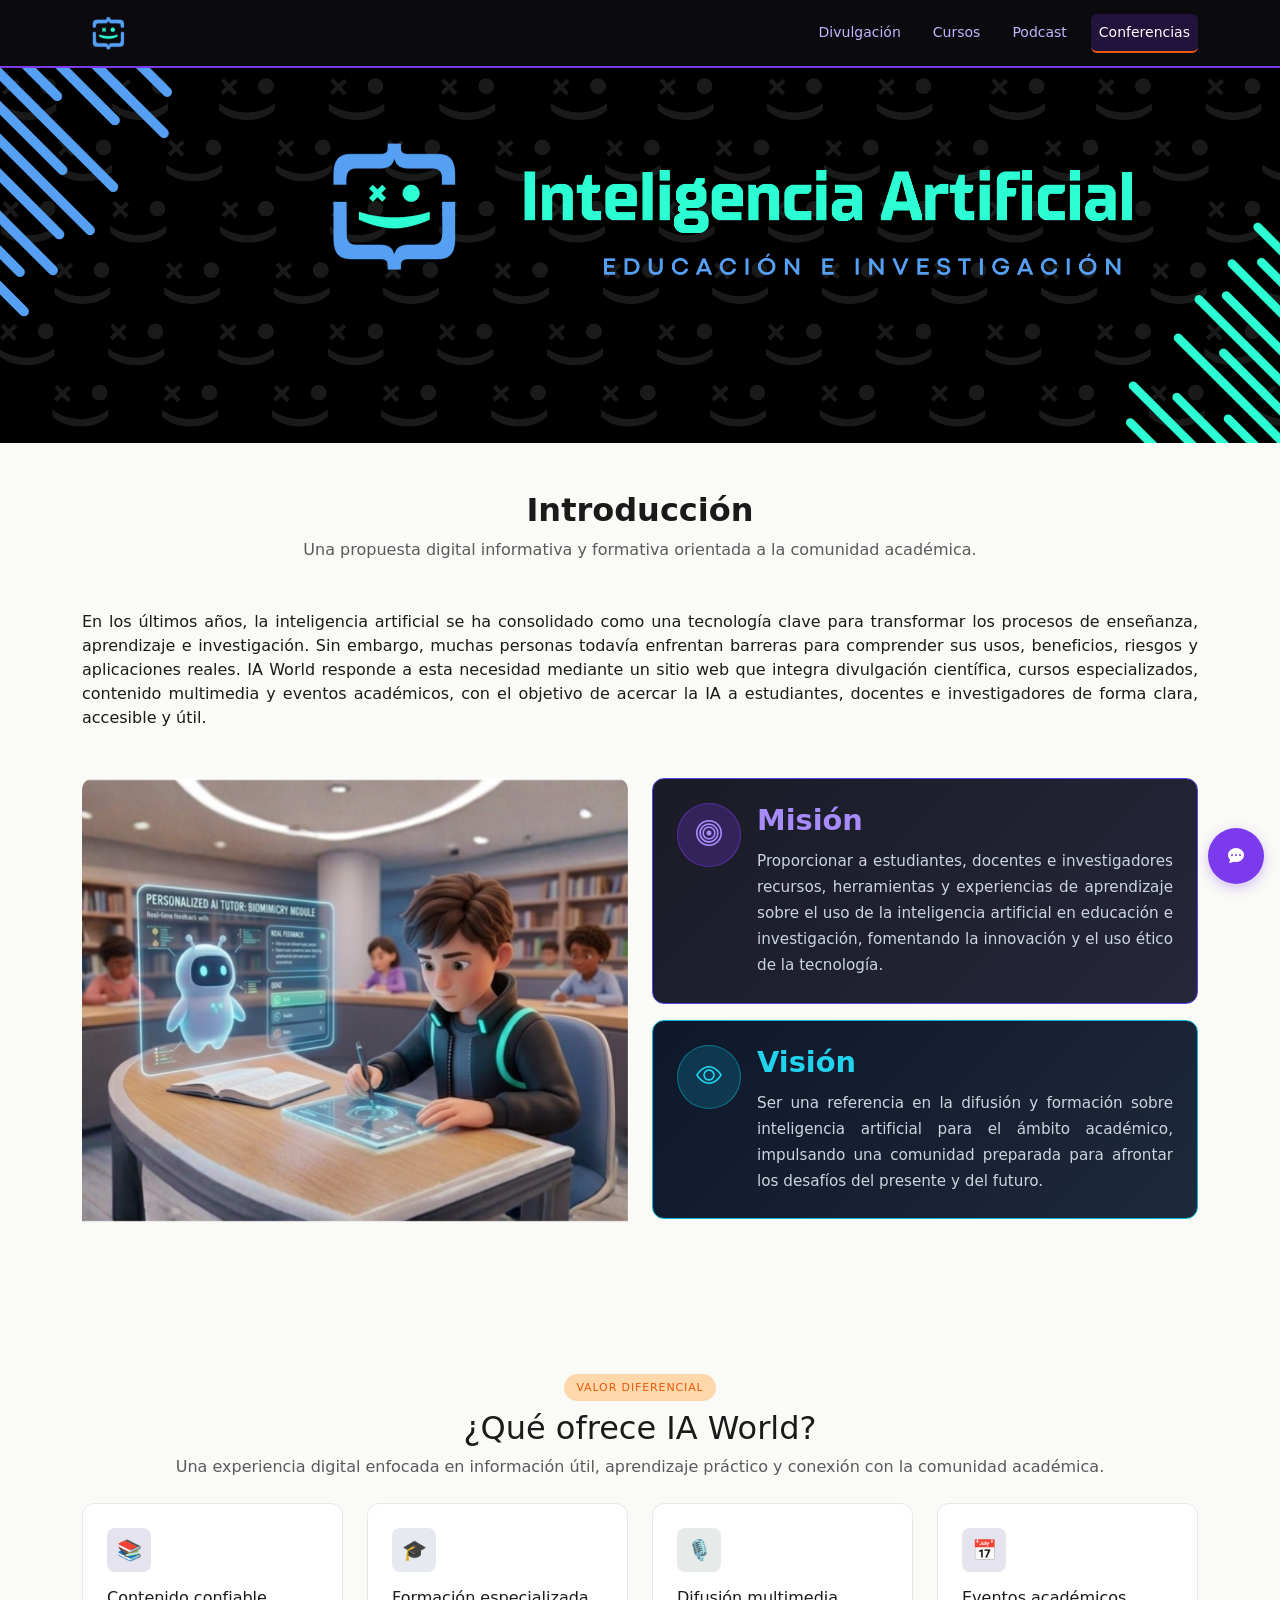
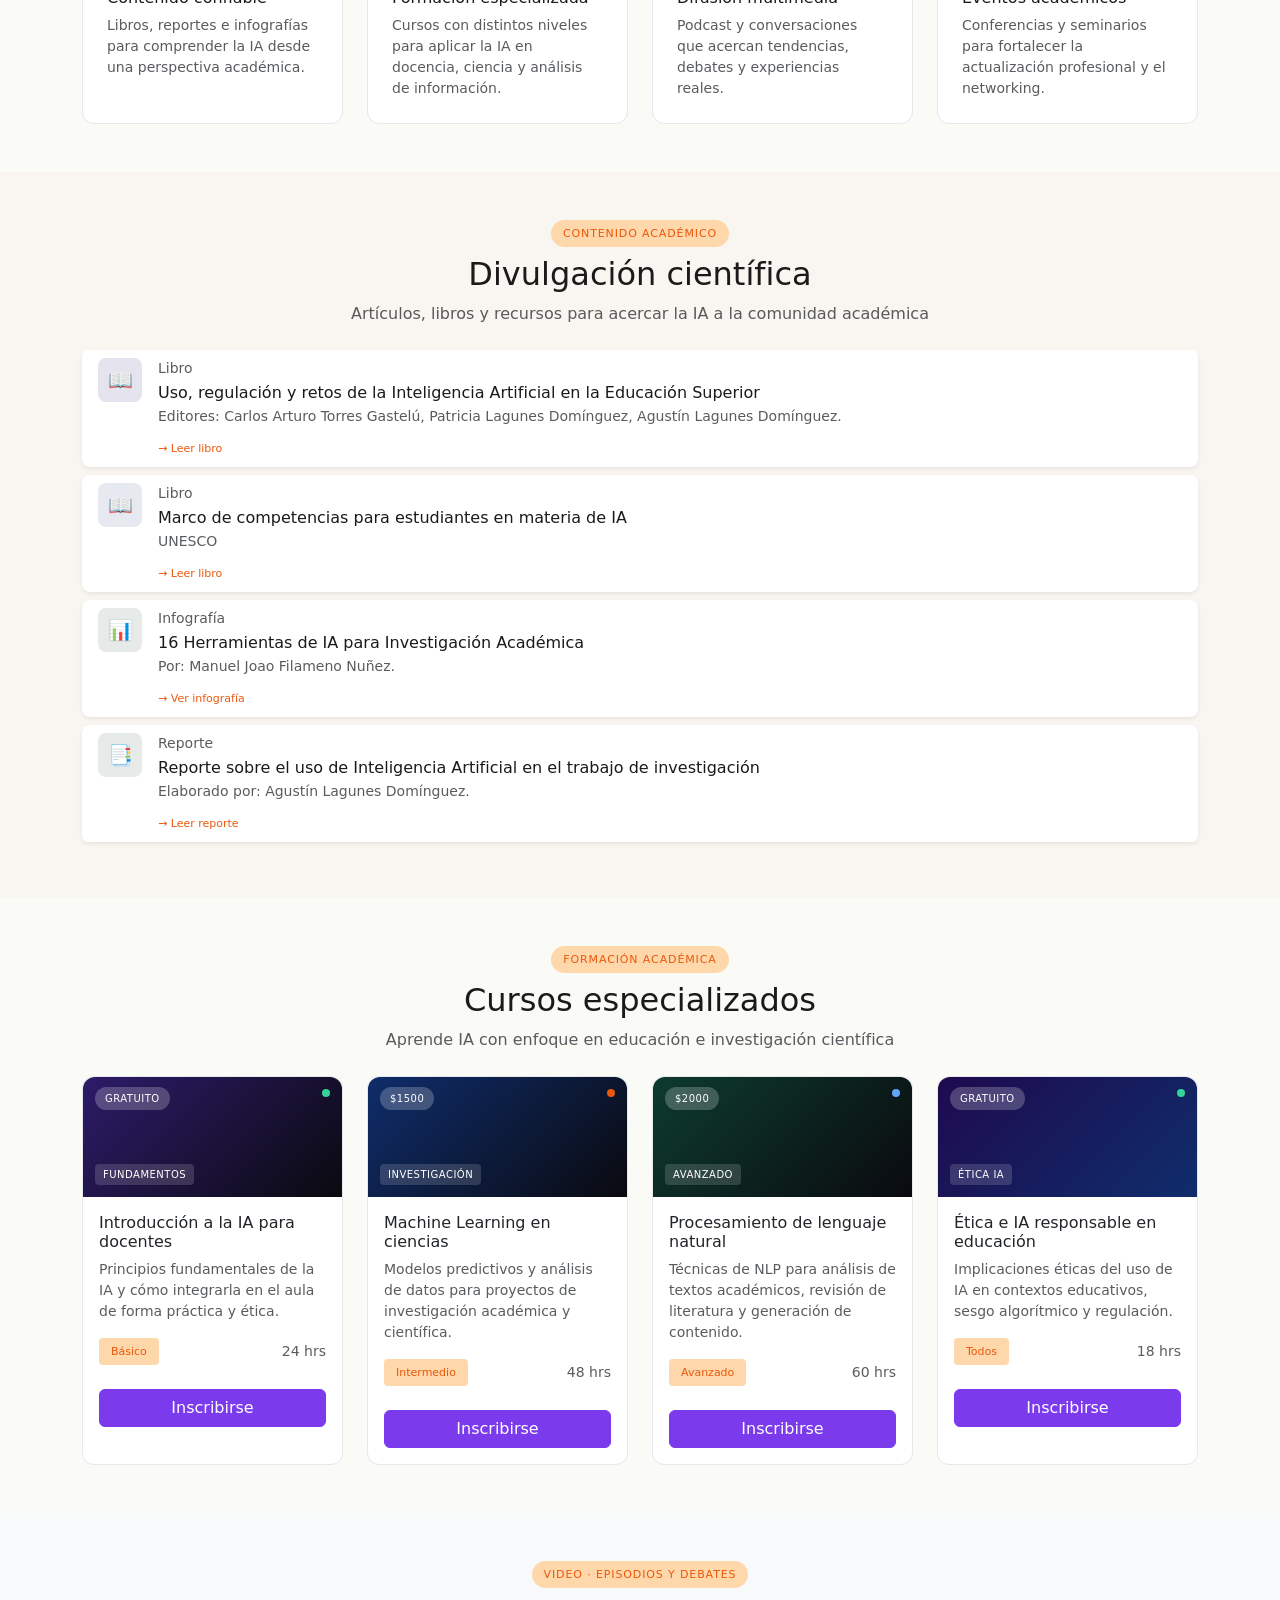
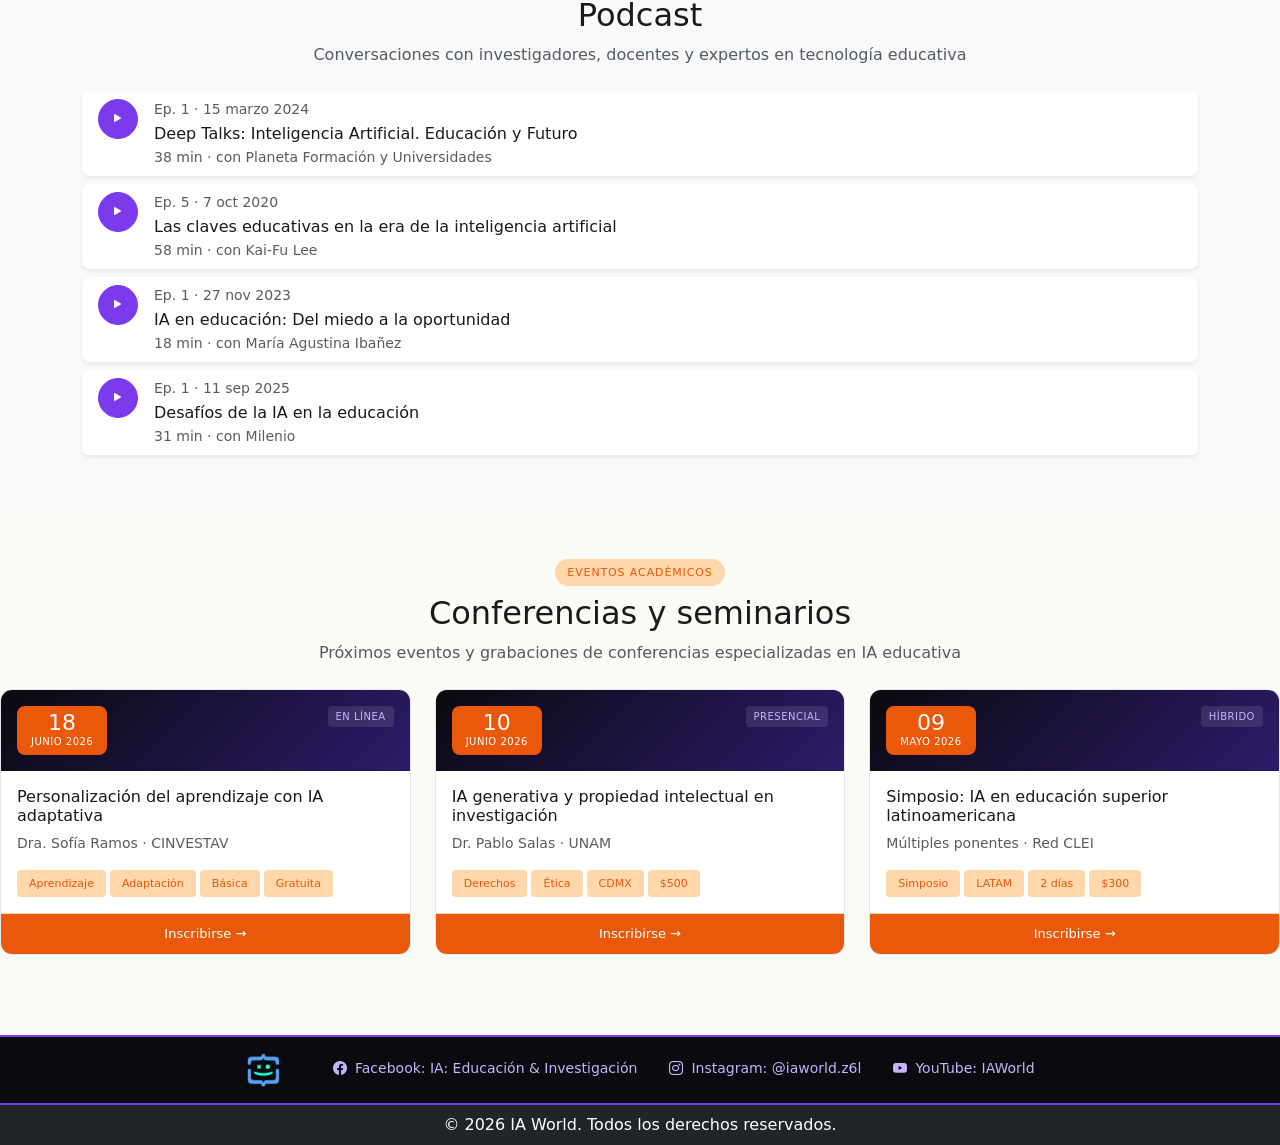
==== commit 26c38b04: "Update index.html" ====
--- a/index.html
+++ b/index.html
@@ -35,7 +35,7 @@
         <!--Logo-->
 
         <a class="navbar-brand d-flex align-items-center" href="#">
-          <img src="Recursos/Logo.png" alt="Logo" height="40">
+          <img src="Logo.png" alt="Logo" height="40">
         </a>
 
         <!--Menú-->
@@ -74,7 +74,7 @@
       
     <!-- Banner -->
 
-      <img src="Recursos/Banner.png" class="d-block w-100" alt="...">
+      <img src="Banner.png" class="d-block w-100" alt="...">
 
    <!-- Introducción -->
       <section class="container py-5" aria-labelledby="titulo-introduccion">
@@ -96,13 +96,13 @@
             <div id="secondaryCarousel" class="carousel slide" data-bs-ride="carousel" style="height: 500px;" aria-label="Carrusel de imágenes sobre IA en educación">
               <div class="carousel-inner rounded shadow-sm h-100">
                 <div class="carousel-item active">
-                  <img src="Recursos/Estudiante_IA.png" class="d-block w-100 h-100 object-fit-cover" alt="Estudiante usando herramientas de inteligencia artificial">
+                  <img src="Estudiante_IA.png" class="d-block w-100 h-100 object-fit-cover" alt="Estudiante usando herramientas de inteligencia artificial">
                 </div>
                 <div class="carousel-item">
-                  <img src="Recursos/Docente_IA.png" class="d-block w-100 h-100 object-fit-cover" alt="Docente integrando inteligencia artificial en clase">
+                  <img src="Docente_IA.png" class="d-block w-100 h-100 object-fit-cover" alt="Docente integrando inteligencia artificial en clase">
                 </div>
                 <div class="carousel-item">
-                  <img src="Recursos/Aula_IA.png" class="d-block w-100 h-100 object-fit-cover" alt="Aula con apoyo de herramientas de inteligencia artificial">
+                  <img src="Aula_IA.png" class="d-block w-100 h-100 object-fit-cover" alt="Aula con apoyo de herramientas de inteligencia artificial">
                 </div>
               </div>
             </div>
@@ -500,7 +500,7 @@
     <footer class="navbar navbar-expand-lg navbar-dark ia-navbar" aria-label="Pie de página">
       <div class="container-x1 w-100 d-flex justify-content-center align-items-center gap-4 flex-column flex-md-row text-center">
         <a class="navbar-brand d-flex align-items-center justify-content-center" href="#inicio">
-          <img src="Recursos/Logo.png" height="40" class="d-inline-block align-text-top" alt="Logo IA World">
+          <img src="Logo.png" height="40" class="d-inline-block align-text-top" alt="Logo IA World">
         </a>
         <div>
           <ul class="navbar-nav gap-3 d-flex flex-column flex-md-row align-items-center justify-content-center mb-0">
